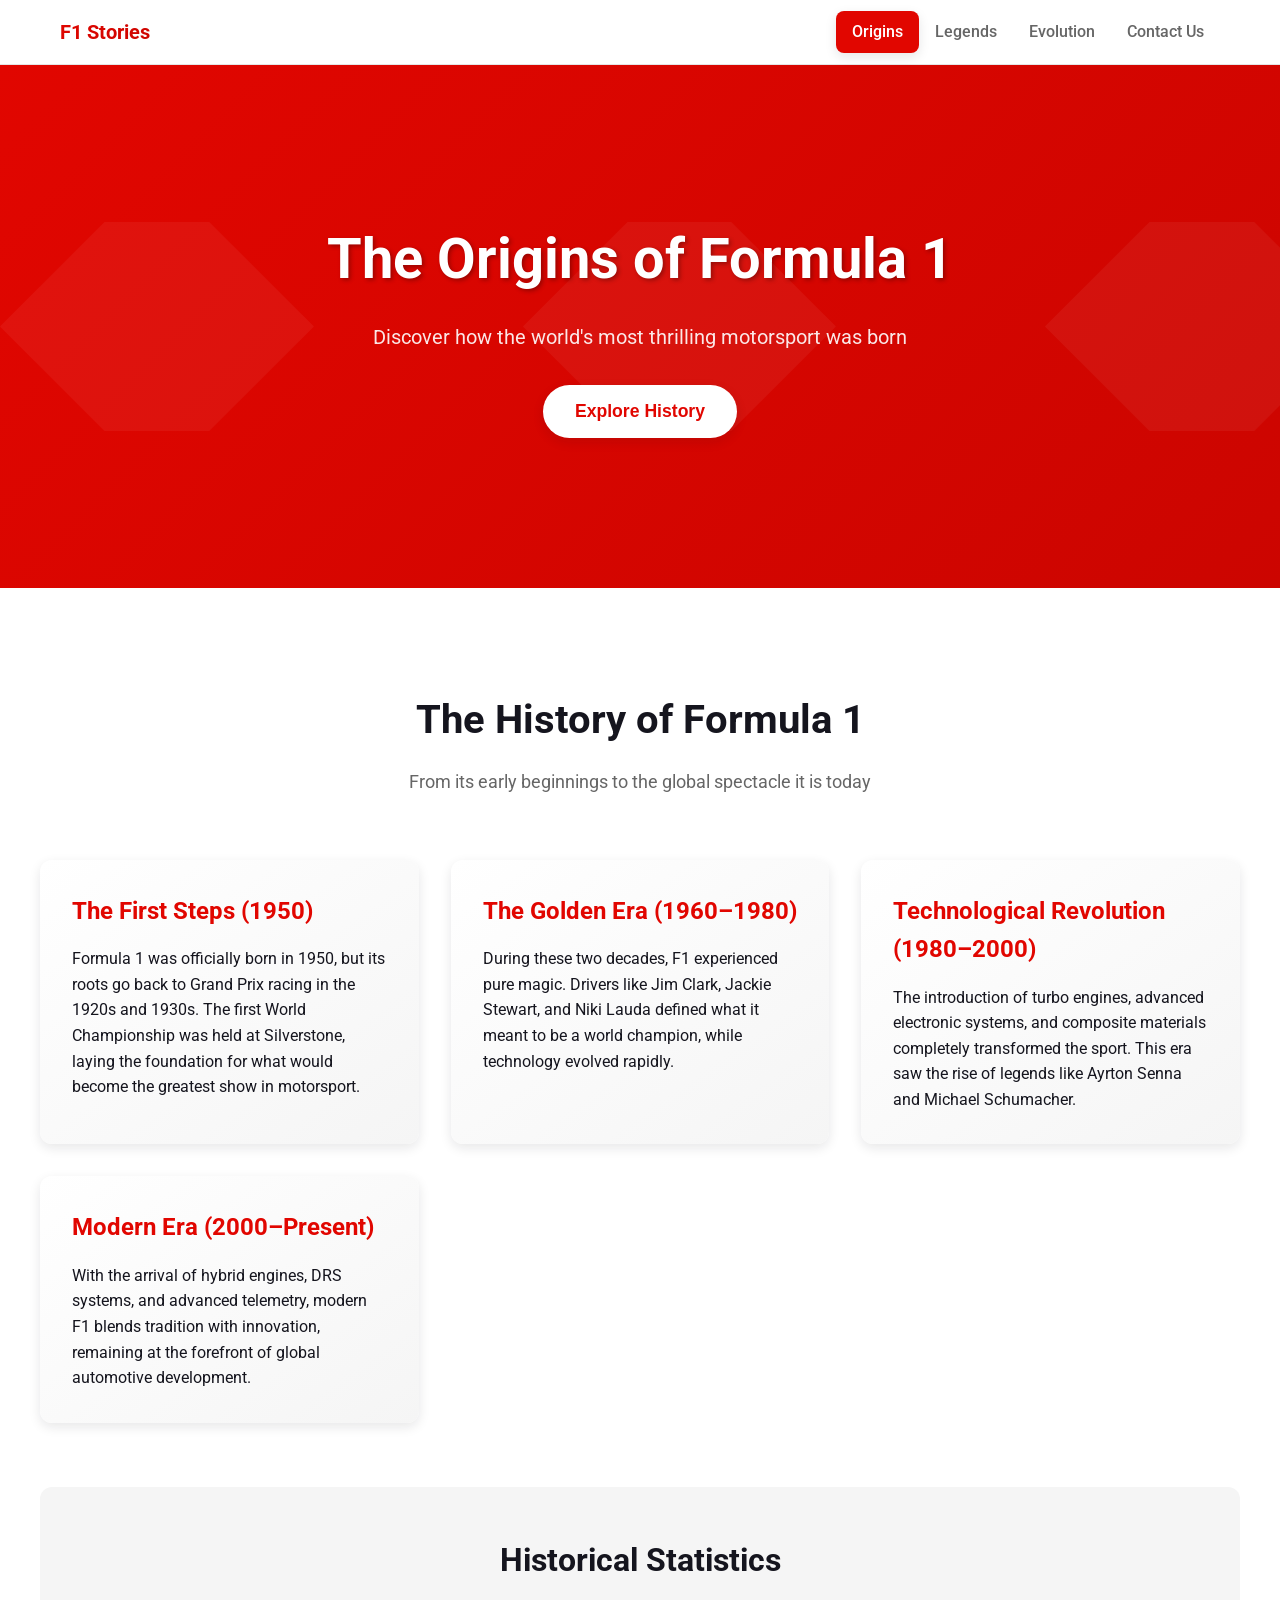
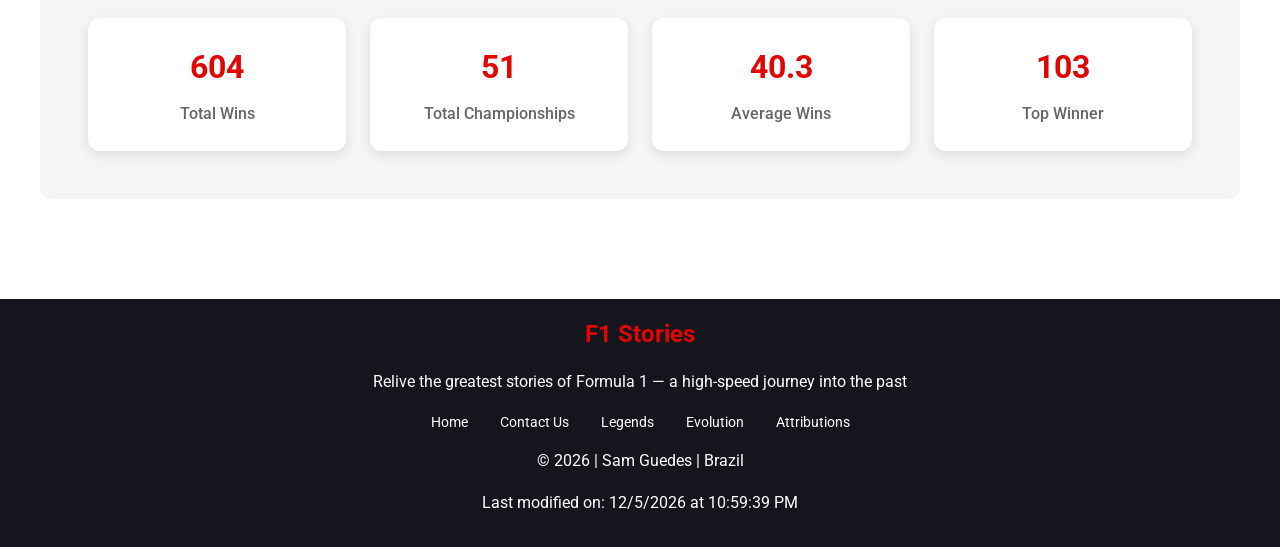
==== finalproject/index.html @ 8bb8cd74 "error fixed" ====
<!DOCTYPE html>
<html lang="en">
<head>
    <meta charset="UTF-8">
    <meta name="viewport" content="width=device-width, initial-scale=1.0">

    <title>F1 Stories - Origins of Formula 1</title>

    <meta name="description" content="Discover the history of Formula 1 from its origins and learn how the world’s premier motorsport category began.">
    <meta name="author" content="Sam Guedes">

    <link rel="icon" href="favicon-v2.ico">
    <link rel="stylesheet" href="styles/index.css">
    <link rel="stylesheet" href="styles/index-large.css">

    <link rel="preconnect" href="https://fonts.googleapis.com">
    <link rel="preconnect" href="https://fonts.gstatic.com" crossorigin>
    <link href="https://fonts.googleapis.com/css2?family=Roboto:ital@0;1&display=swap" rel="stylesheet">

    <script type="module" src="scripts/index.js"></script>
    <script src="scripts/utils.js" defer></script>
    <script src="scripts/navigation.js" defer></script>
    <script src="scripts/getdates.js" defer></script>

    <meta property="og:title" content="F1 Stories - Origens da Fórmula 1">
    <meta property="og:description" content="Discover the history of Formula 1 from its origins and learn how the world’s premier motorsport category began.">
    <meta property="og:image" content="https://el-doctordot.github.io/wdd231/finalproject/images/indexscreenshot.png">
    <meta property="og:url" content="https://el-doctordot.github.io/wdd231/finalproject/index.html">
</head>
<body>
    <header>
        <nav class="navbar">
            <div class="nav-container">
                <div class="nav-logo">
                    <span class="logo-text">F1 Stories</span>
                </div>
                <button class="hamburger" aria-label="Toggle navigation menu">
                    <span></span>
                    <span></span>
                    <span></span>
                </button>
                <div class="nav-links">
                    <a href="index.html" class="nav-link active">
                        <span>Origins</span>
                    </a>
                    <a href="legends.html" class="nav-link">
                        <span>Legends</span>
                    </a>
                    <a href="evolution.html" class="nav-link">
                        <span>Evolution</span>
                    </a>
                    <a href="contact.html" class="nav-link">
                        <span>Contact Us</span>
                    </a>
                </div>
            </div>
        </nav>
    </header>

    <main class="main-content">
        <section class="hero">
            <div class="hero-content">
                <h1 class="hero-title">The Origins of Formula 1</h1>
                <p class="hero-subtitle">
                    Discover how the world's most thrilling motorsport was born
                </p>
                <button class="hero-button" id="heroButton">Explore History</button>
            </div>
        </section>

        <section class="content-section">
            <div class="container">
                <div class="section-header">
                    <h2>The History of Formula 1</h2>
                    <p>From its early beginnings to the global spectacle it is today</p>
                </div>

                <div class="content-grid">
                    <div class="content-card">
                        <h3>The First Steps (1950)</h3>
                        <p>
                            Formula 1 was officially born in 1950, but its roots go back to Grand Prix racing in the 1920s and 1930s. 
                            The first World Championship was held at Silverstone, laying the foundation for what would become 
                            the greatest show in motorsport.
                        </p>
                    </div>

                    <div class="content-card">
                        <h3>The Golden Era (1960–1980)</h3>
                        <p>
                            During these two decades, F1 experienced pure magic. Drivers like Jim Clark, Jackie Stewart, 
                            and Niki Lauda defined what it meant to be a world champion, while technology evolved rapidly.
                        </p>
                    </div>

                    <div class="content-card">
                        <h3>Technological Revolution (1980–2000)</h3>
                        <p>
                            The introduction of turbo engines, advanced electronic systems, and composite materials 
                            completely transformed the sport. This era saw the rise of legends like Ayrton Senna and Michael Schumacher.
                        </p>
                    </div>

                    <div class="content-card">
                        <h3>Modern Era (2000–Present)</h3>
                        <p>
                            With the arrival of hybrid engines, DRS systems, and advanced telemetry, modern F1 blends 
                            tradition with innovation, remaining at the forefront of global automotive development.
                        </p>
                    </div>
                </div>

                <div class="stats-section">
                    <h3>Historical Statistics</h3>
                    <div class="stats-grid" id="statsGrid"></div>
                </div>
            </div>
        </section>
    </main>

    <div id="loadingModal" class="modal">
        <div class="modal-content">
            <h3>Loading F1 data...</h3>
            <div class="loading-spinner"></div>
        </div>
    </div>

    <div id="errorModal" class="modal">
        <div class="modal-content">
            <span class="modal-close" id="errorModalClose">&times;</span>
            <h3>Error loading data</h3>
            <p id="errorMessage"></p>
            <button class="retry-button" id="retryButton">Try Again</button>
        </div>
    </div>

    <footer class="footer">
        <div class="container">
            <div class="footer-content">
                <div class="footer-logo">F1 Stories</div>
                <p class="footer-description">
                    Relive the greatest stories of Formula 1 — a high-speed journey into the past
                </p>
                <nav class="footer-nav">
                    <a href="index.html">Home</a>
                    <a href="contact.html">Contact Us</a>
                    <a href="legends.html">Legends</a>
                    <a href="evolution.html">Evolution</a>
                    <a href="attributions.html">Attributions</a>
                </nav>

                <p>&copy; <span id="currentyear"></span> | Sam Guedes | Brazil</p>
                <p><span id="lastmodified"></span></p>
            </div>
        </div>
    </footer>
</body>
</html>
---- finalproject/styles/index.css ----
* {
    margin: 0;
    padding: 0;
    box-sizing: border-box;
}

:root {
    /* Cores F1 - Sistema de Design */
    --f1-red: #e10600;
    --f1-black: #15151e;
    --f1-white: #ffffff;
    --f1-silver: #c0c0c0;
    --f1-gold: #ffd700;
    --f1-gray-light: #f5f5f5;
    --f1-gray-medium: #666666;
    --f1-gray-dark: #333333;
    
    --gradient-hero: linear-gradient(135deg, var(--f1-red), #cc0500);
    --gradient-card: linear-gradient(145deg, var(--f1-white), var(--f1-gray-light));
    
    --shadow-card: 0 4px 12px rgba(21, 21, 30, 0.1);
    --shadow-hero: 0 20px 40px rgba(225, 6, 0, 0.3);
    --shadow-hover: 0 8px 25px rgba(21, 21, 30, 0.15);
    
    --transition-smooth: all 0.3s cubic-bezier(0.4, 0, 0.2, 1);
    --transition-bounce: all 0.4s cubic-bezier(0.68, -0.55, 0.265, 1.55);
}

body {
    font-family: 'Roboto', 'Arial', sans-serif;
    line-height: 1.6;
    color: var(--f1-black);
    background-color: var(--f1-white);
}

/* Navigation */
.navbar {
    position: sticky;
    top: 0;
    z-index: 40;
    width: 100%;
    border-bottom: 1px solid #e5e5e5;
    background: rgba(255, 255, 255, 0.95);
    backdrop-filter: blur(10px);
}

.nav-container {
    max-width: 1200px;
    margin: 0 auto;
    display: flex;
    align-items: center;
    justify-content: space-between;
    height: 64px;
    padding: 0 20px;
}

.nav-logo {
    display: flex;
    align-items: center;
    text-decoration: none;
}

.logo-text {
    font-size: 20px;
    font-weight: bold;
    background: var(--gradient-hero);
    -webkit-background-clip: text;
    -webkit-text-fill-color: transparent;
    background-clip: text;
}

.hamburger {
    display: flex;
    flex-direction: column;
    justify-content: space-around;
    width: 30px;
    height: 24px;
    background: transparent;
    border: none;
    cursor: pointer;
    padding: 0;
    z-index: 50;
}

.hamburger span {
    width: 100%;
    height: 3px;
    background: var(--f1-black);
    border-radius: 2px;
    transition: var(--transition-smooth);
}

.hamburger.active span:nth-child(1) {
    transform: rotate(45deg) translate(5px, 5px);
}

.hamburger.active span:nth-child(2) {
    opacity: 0;
}

.hamburger.active span:nth-child(3) {
    transform: rotate(-45deg) translate(7px, -7px);
}

.nav-links {
    display: none;
    position: absolute;
    top: 64px;
    left: 0;
    width: 100%;
    background: var(--f1-white);
    flex-direction: column;
    align-items: center;
    padding: 20px 0;
    box-shadow: 0 4px 8px rgba(0, 0, 0, 0.1);
}

.nav-links.active {
    display: flex;
}

.nav-link {
    display: flex;
    align-items: center;
    gap: 8px;
    padding: 12px;
    width: 100%;
    text-align: center;
    border-radius: 0;
    text-decoration: none;
    color: var(--f1-gray-medium);
    transition: var(--transition-smooth);
    font-weight: 500;
}

.nav-link:hover {
    background-color: var(--f1-gray-light);
    color: var(--f1-black);
}

.nav-link.active {
    background-color: var(--f1-red);
    color: var(--f1-white);
    box-shadow: var(--shadow-card);
}

/* Main Content */
.main-content {
    min-height: calc(100vh - 64px);
}

/* Hero Section */
.hero {
    background: var(--gradient-hero);
    color: var(--f1-white);
    padding: 120px 20px;
    text-align: center;
    position: relative;
    overflow: hidden;
}

.hero::before {
    content: '';
    position: absolute;
    top: 0;
    left: 0;
    right: 0;
    bottom: 0;
    background: url('data:image/svg+xml,<svg xmlns="http://www.w3.org/2000/svg" viewBox="0 0 100 100"><path d="M0 0h100v100H0z" fill="none"/><path d="M0 50l20-20h20l20 20-20 20H20z" fill="rgba(255,255,255,0.05)"/></svg>') repeat;
    animation: float 20s infinite linear;
}

@keyframes float {
    0% { transform: translateX(0); }
    100% { transform: translateX(-100px); }
}

.hero-content {
    position: relative;
    z-index: 2;
    max-width: 800px;
    margin: 0 auto;
}

.hero-title {
    font-size: 2.5rem;
    font-weight: bold;
    margin-bottom: 16px;
    text-shadow: 2px 2px 4px rgba(0, 0, 0, 0.3);
}

.hero-subtitle {
    font-size: 1.25rem;
    margin-bottom: 32px;
    opacity: 0.9;
}

.hero-button {
    background: var(--f1-white);
    color: var(--f1-red);
    border: none;
    padding: 16px 32px;
    font-size: 1.1rem;
    font-weight: bold;
    border-radius: 50px;
    cursor: pointer;
    transition: var(--transition-bounce);
    box-shadow: var(--shadow-card);
}

.hero-button:hover {
    transform: translateY(-2px);
    box-shadow: var(--shadow-hover);
}

/* Content Section */
.content-section {
    padding: 80px 20px;
}

.container {
    max-width: 1200px;
    margin: 0 auto;
}

.section-header {
    text-align: center;
    margin-bottom: 64px;
}

.section-header h2 {
    font-size: 2.5rem;
    margin-bottom: 16px;
    color: var(--f1-black);
}

.section-header p {
    font-size: 1.1rem;
    color: var(--f1-gray-medium);
    max-width: 600px;
    margin: 0 auto;
}

/* Grid Layouts */
.content-grid {
    display: grid;
    grid-template-columns: 1fr;
    gap: 24px;
    margin-bottom: 64px;
}

.stats-grid {
    display: grid;
    grid-template-columns: 1fr;
    gap: 24px;
}

/* Content Cards */
.content-card {
    background: var(--gradient-card);
    padding: 32px;
    border-radius: 12px;
    box-shadow: var(--shadow-card);
    transition: var(--transition-smooth);
}

.content-card:hover {
    transform: translateY(-4px);
    box-shadow: var(--shadow-hover);
}

.content-card h3 {
    font-size: 1.5rem;
    margin-bottom: 16px;
    color: var(--f1-red);
}

/* Stats Section */
.stats-section {
    background: var(--f1-gray-light);
    padding: 48px;
    border-radius: 12px;
    margin-top: 64px;
}

.stats-section h3 {
    text-align: center;
    font-size: 2rem;
    margin-bottom: 32px;
    color: var(--f1-black);
}

.stats-card {
    background: var(--f1-white);
    padding: 24px;
    border-radius: 12px;
    text-align: center;
    box-shadow: var(--shadow-card);
}

.stats-card h4 {
    font-size: 2rem;
    color: var(--f1-red);
    margin-bottom: 8px;
}

.stats-card p {
    color: var(--f1-gray-medium);
    font-weight: 500;
}

/* Modal */
.modal {
    display: none;
    position: fixed;
    z-index: 50;
    left: 0;
    top: 0;
    width: 100%;
    height: 100%;
    background-color: rgba(0, 0, 0, 0.6);
    backdrop-filter: blur(4px);
}

.modal.show {
    display: flex;
    align-items: center;
    justify-content: center;
    animation: fadeIn 0.3s ease;
}

@keyframes fadeIn {
    from { opacity: 0; }
    to { opacity: 1; }
}

.modal-content {
    background: var(--f1-white);
    padding: 32px;
    border-radius: 12px;
    box-shadow: var(--shadow-hero);
    position: relative;
    max-width: 500px;
    width: calc(100% - 40px);
    margin: 20px;
    max-height: 80vh;
    overflow-y: auto;
    animation: slideIn 0.3s ease;
}

.modal-large {
    max-width: 800px;
}

@keyframes slideIn {
    from { 
        opacity: 0; 
        transform: scale(0.9) translateY(-20px); 
    }
    to { 
        opacity: 1; 
        transform: scale(1) translateY(0); 
    }
}

.modal-close {
    position: absolute;
    right: 16px;
    top: 16px;
    font-size: 28px;
    font-weight: bold;
    cursor: pointer;
    color: var(--f1-gray-medium);
    transition: var(--transition-smooth);
}

.modal-close:hover {
    color: var(--f1-red);
}

.modal-header {
    display: flex;
    align-items: center;
    gap: 16px;
    margin-bottom: 24px;
    padding-bottom: 16px;
    border-bottom: 2px solid var(--f1-gray-light);
}

.modal-image {
    width: 80px;
    height: 80px;
    border-radius: 50%;
    background: var(--f1-gray-light);
    display: flex;
    align-items: center;
    justify-content: center;
    font-size: 2rem;
}

.modal-title {
    font-size: 1.8rem;
    color: var(--f1-black);
    margin-bottom: 4px;
}

.modal-subtitle {
    color: var(--f1-gray-medium);
}

.modal-stats {
    display: grid;
    grid-template-columns: repeat(auto-fit, minmax(100px, 1fr));
    gap: 16px;
    margin: 24px 0;
}

.retry-button {
    background: var(--f1-red);
    color: var(--f1-white);
    border: none;
    padding: 12px 24px;
    border-radius: 8px;
    cursor: pointer;
    margin-top: 16px;
    transition: var(--transition-smooth);
}

.retry-button:hover {
    background: #cc0500;
}

/* Loading Spinner */
.loading-spinner {
    width: 40px;
    height: 40px;
    border: 4px solid var(--f1-gray-light);
    border-top: 4px solid var(--f1-red);
    border-radius: 50%;
    animation: spin 1s linear infinite;
    margin: 20px auto;
}

@keyframes spin {
    0% { transform: rotate(0deg); }
    100% { transform: rotate(360deg); }
}

/* Footer */
.footer {
    background: var(--f1-black);
    padding: 1rem 0;
}

.footer-content {
    text-align: center;
}

.footer-logo {
    font-size: 1.5rem;
    font-weight: bold;
    color: var(--f1-red);
    margin-bottom: 1rem;
}

.footer-description {
    color: var(--f1-white);
    margin-bottom: 1rem;
}

.footer-nav {
    display: flex;
    justify-content: center;
    gap: 2rem;
}

.footer-nav a {
    color: var(--f1-white);
    text-decoration: none;
    font-size: 0.875rem;
    transition: color 0.3s ease;
}

.footer-nav a:hover {
    color: var(--f1-red);
}

.footer-content p {
    color: var(--f1-white);
    margin-bottom: 1rem;
    margin-top: 15px;
}

/* Utility Classes */
.text-center { text-align: center; }
.hidden { display: none; }
.visible { display: block; }
---- finalproject/styles/index-large.css ----
@media  screen and (min-width:720px) {
    /* Navigation */
.hamburger {
    display: none;
}

.nav-links {
    display: flex;
    position: static;
    width: auto;
    background: none;
    flex-direction: row;
    align-items: center;
    padding: 0;
    box-shadow: none;
}

.nav-link {
    width: auto;
    text-align: left;
    padding: 8px 16px;
    border-radius: 8px;
}

/* Hero Section */
.hero {
    padding: 150px 40px;
}

.hero-title {
    font-size: 3.5rem;
}

/* Content Section */
.content-section {
    padding: 100px 40px;
}

/* Grid Layouts */
.content-grid {
    grid-template-columns: repeat(auto-fit, minmax(300px, 1fr));
    gap: 32px;
}

.stats-grid {
    grid-template-columns: repeat(auto-fit, minmax(200px, 1fr));
}

/* Modal */
.modal-content {
    max-width: 500px;
    width: 90%;
    margin: 0;
}
}
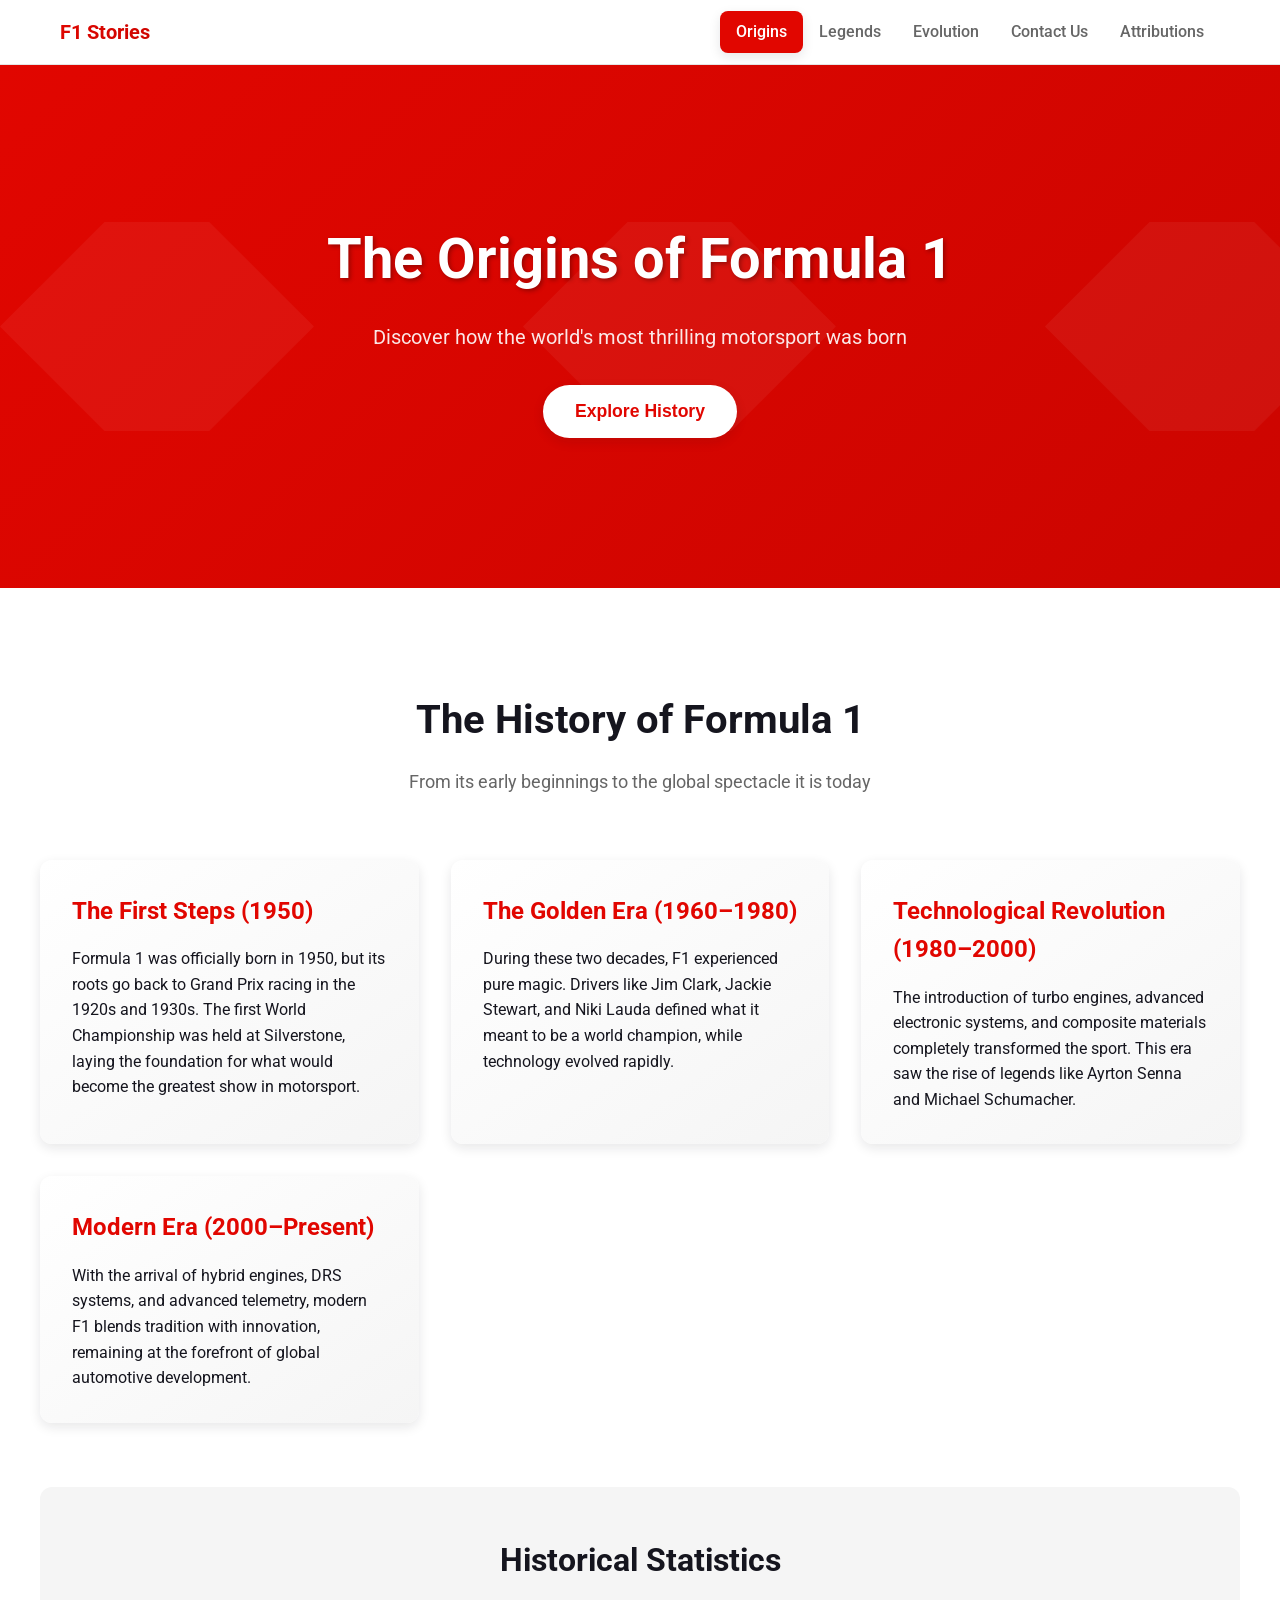
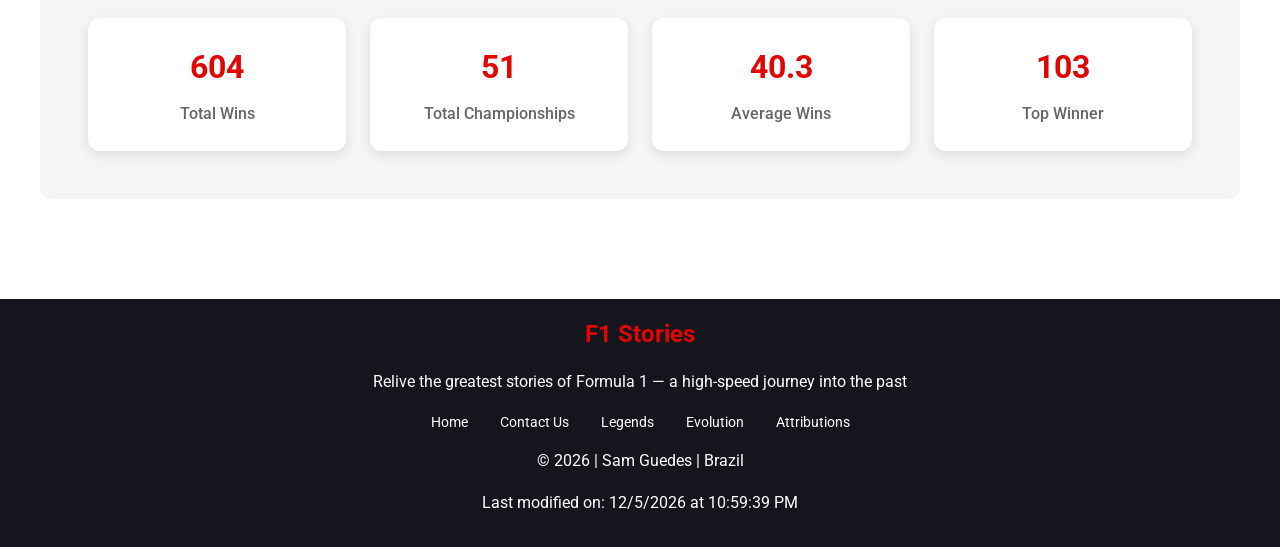
==== commit 9e5bb354: "error fixed" ====
--- a/finalproject/index.html
+++ b/finalproject/index.html
@@ -51,6 +51,9 @@
                     </a>
                     <a href="contact.html" class="nav-link">
                         <span>Contact Us</span>
+                    </a>
+                    <a href="attributions.html" class="nav-link">
+                        <span>Attributions</span>
                     </a>
                 </div>
             </div>
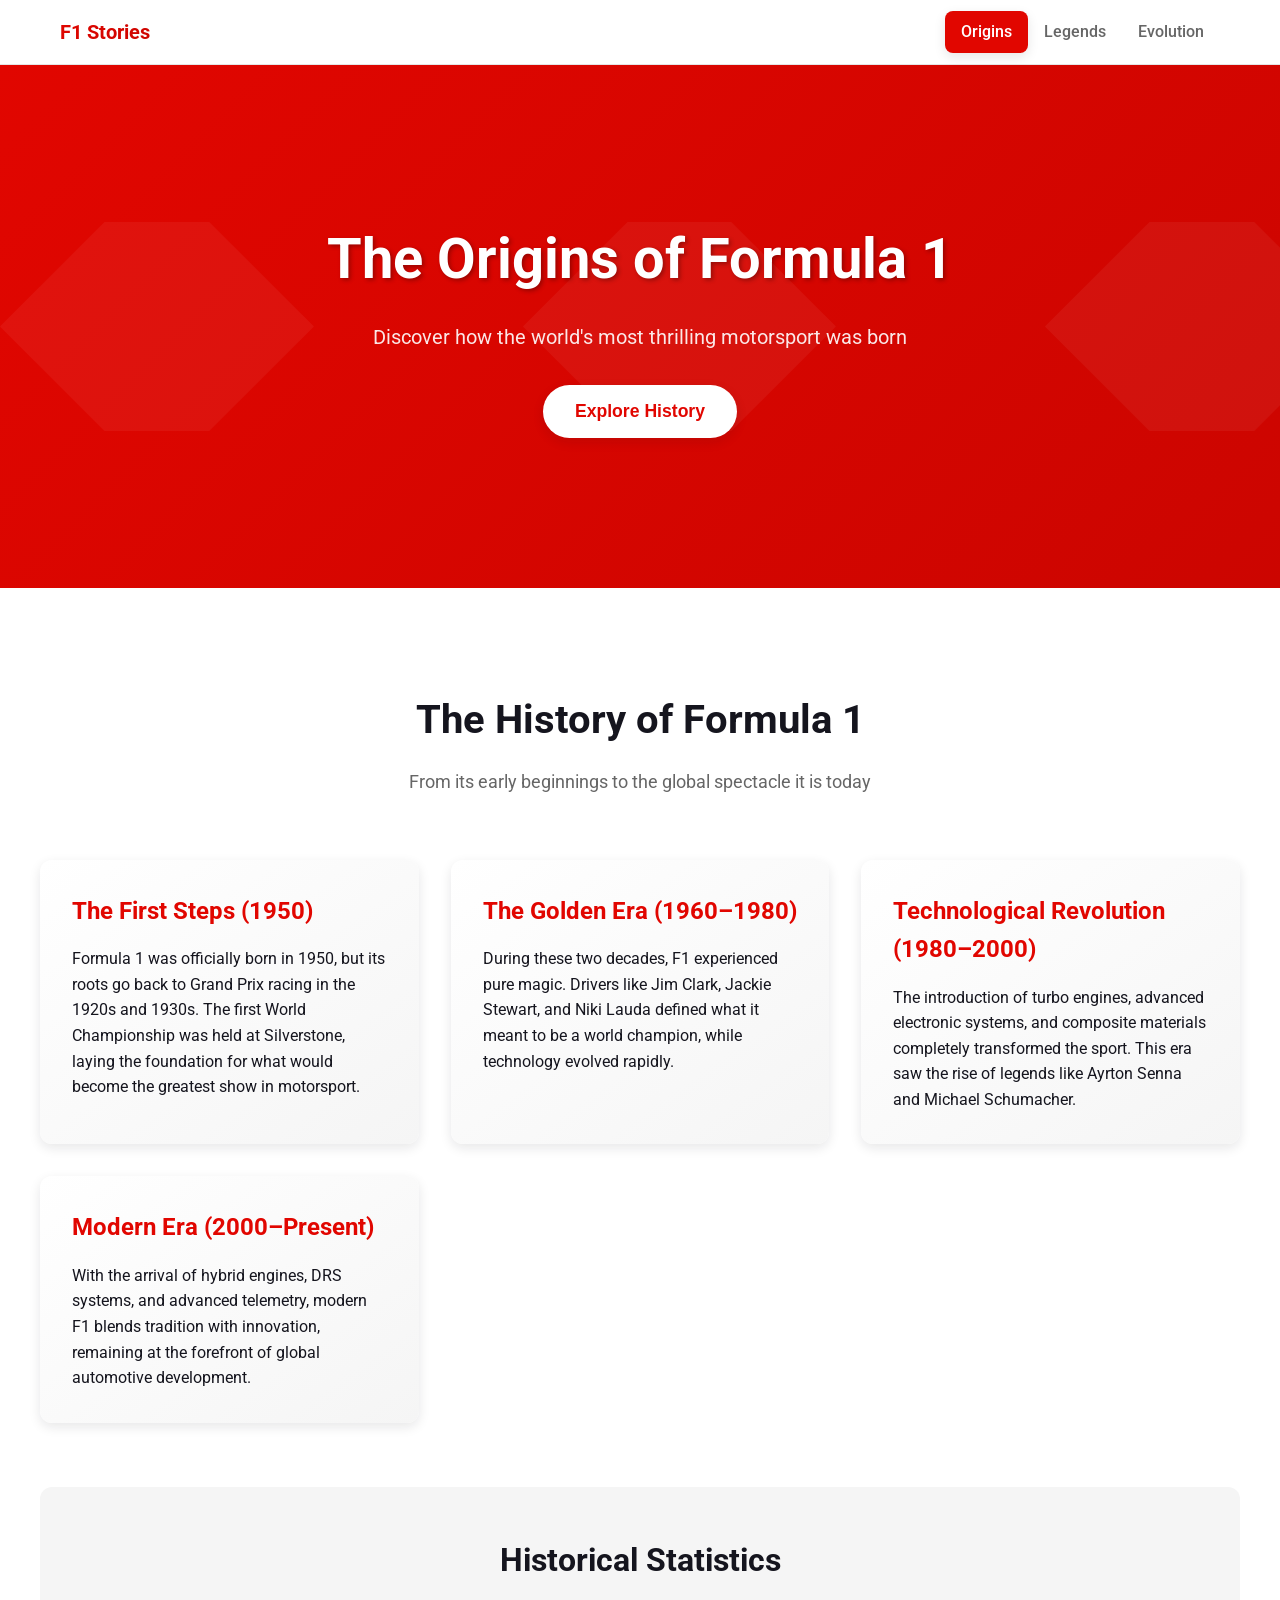
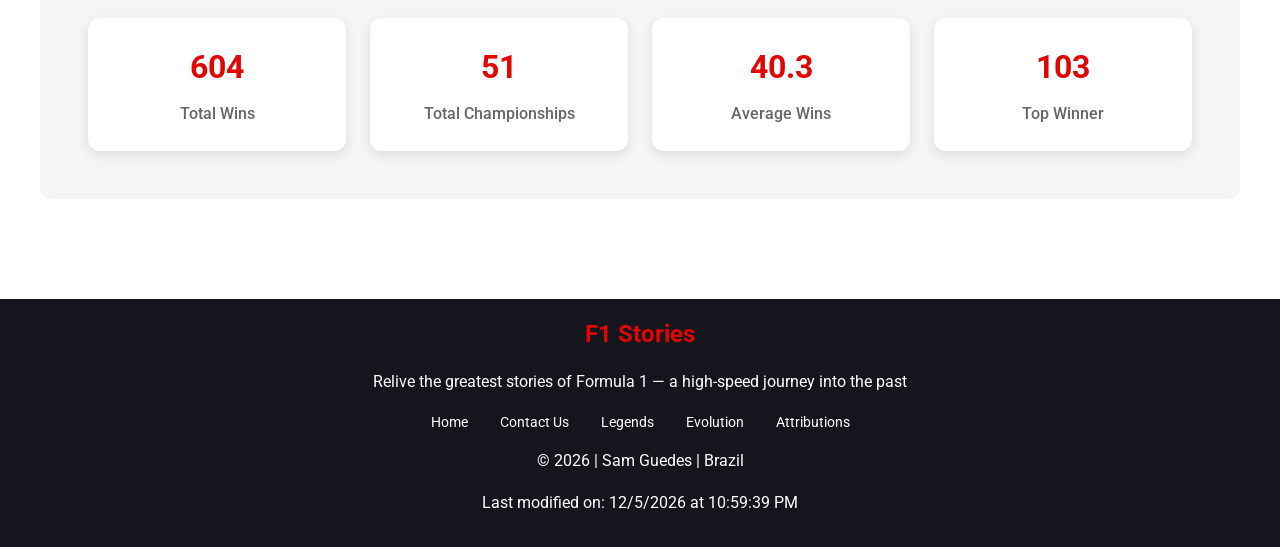
==== commit 1b57bbe7: "error fixed" ====
--- a/finalproject/index.html
+++ b/finalproject/index.html
@@ -48,12 +48,6 @@
                     </a>
                     <a href="evolution.html" class="nav-link">
                         <span>Evolution</span>
-                    </a>
-                    <a href="contact.html" class="nav-link">
-                        <span>Contact Us</span>
-                    </a>
-                    <a href="attributions.html" class="nav-link">
-                        <span>Attributions</span>
                     </a>
                 </div>
             </div>
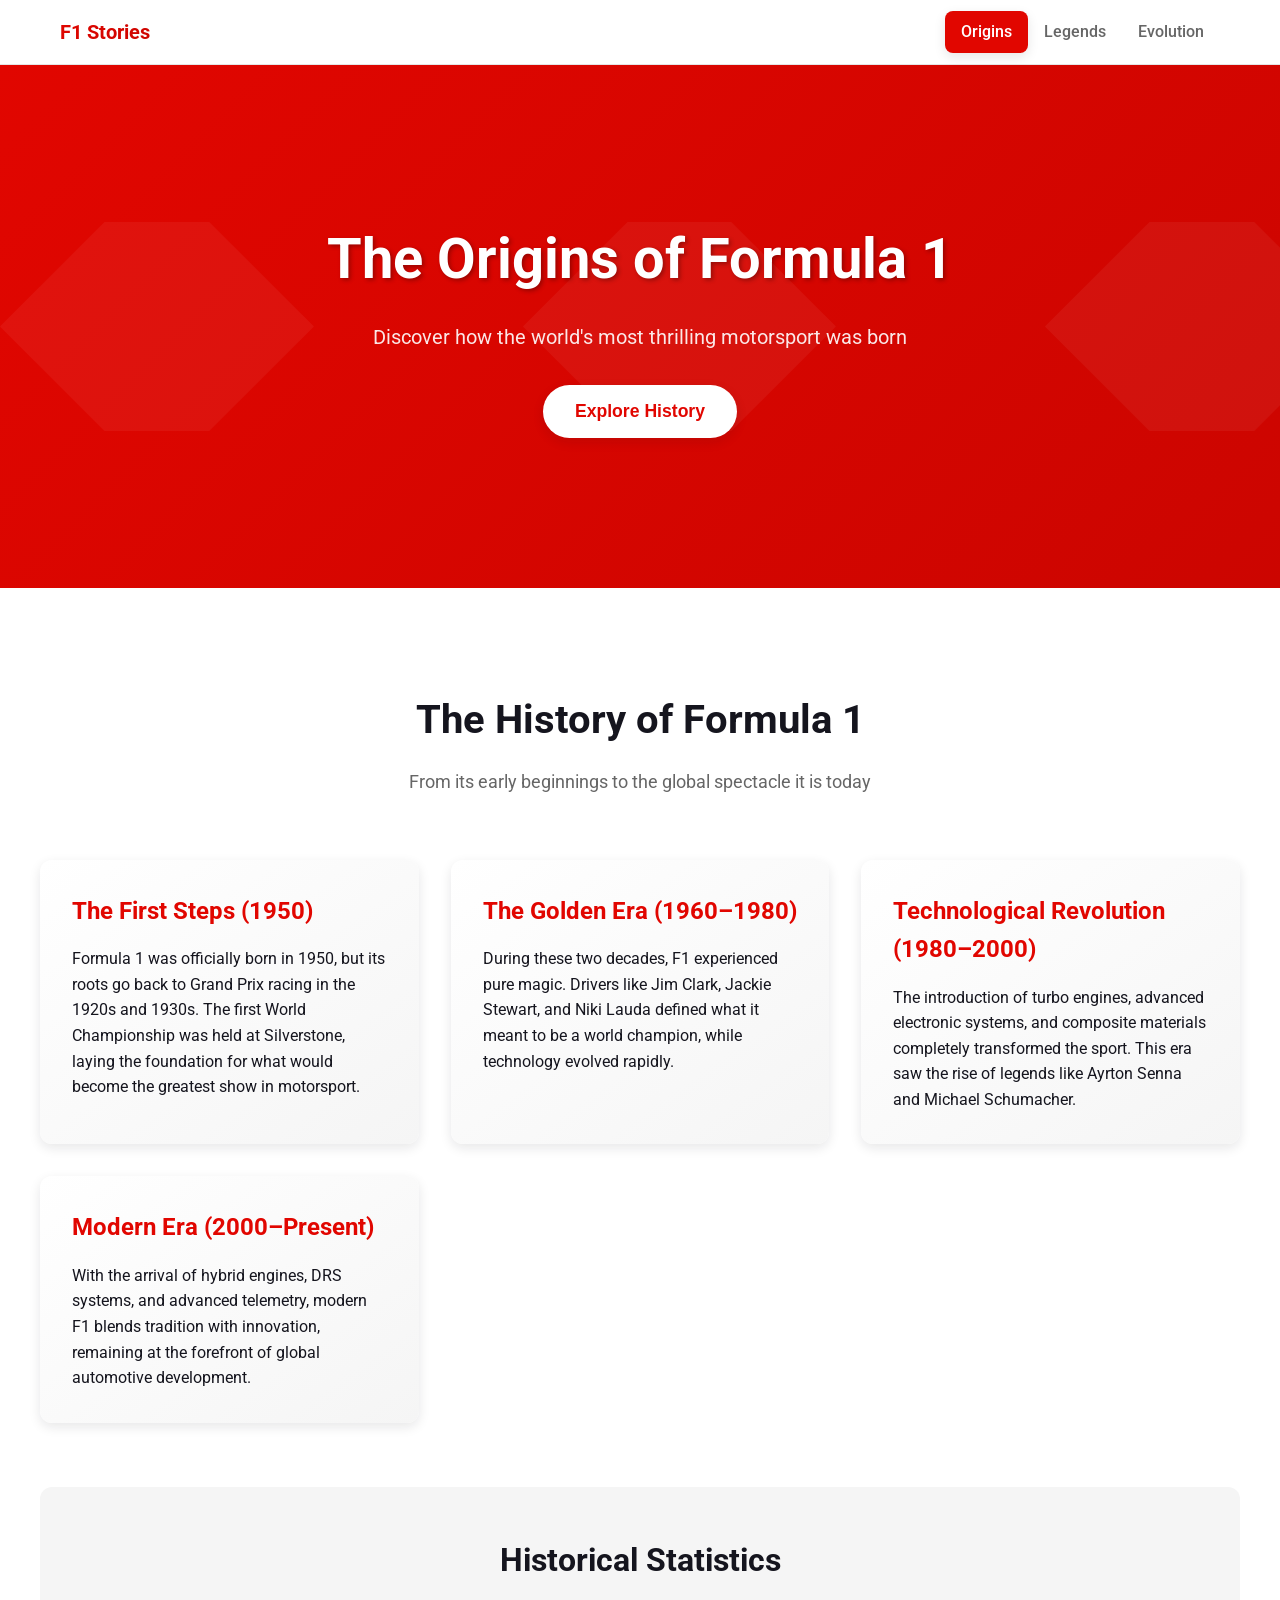
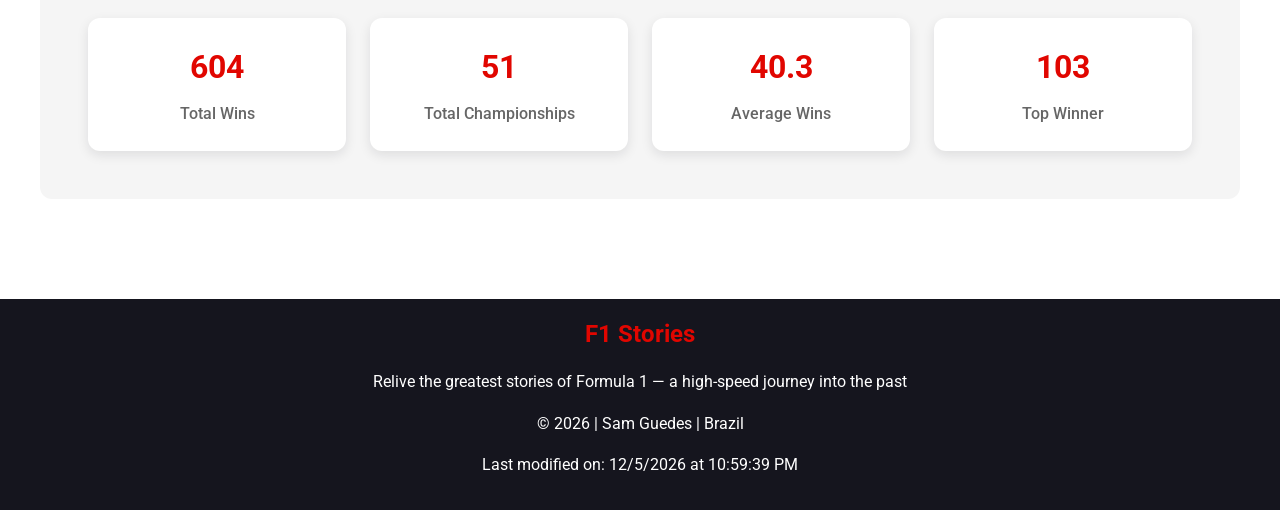
==== commit 441a59eb: "error fixed" ====
--- a/finalproject/index.html
+++ b/finalproject/index.html
@@ -138,13 +138,6 @@
                 <p class="footer-description">
                     Relive the greatest stories of Formula 1 — a high-speed journey into the past
                 </p>
-                <nav class="footer-nav">
-                    <a href="index.html">Home</a>
-                    <a href="contact.html">Contact Us</a>
-                    <a href="legends.html">Legends</a>
-                    <a href="evolution.html">Evolution</a>
-                    <a href="attributions.html">Attributions</a>
-                </nav>
 
                 <p>&copy; <span id="currentyear"></span> | Sam Guedes | Brazil</p>
                 <p><span id="lastmodified"></span></p>
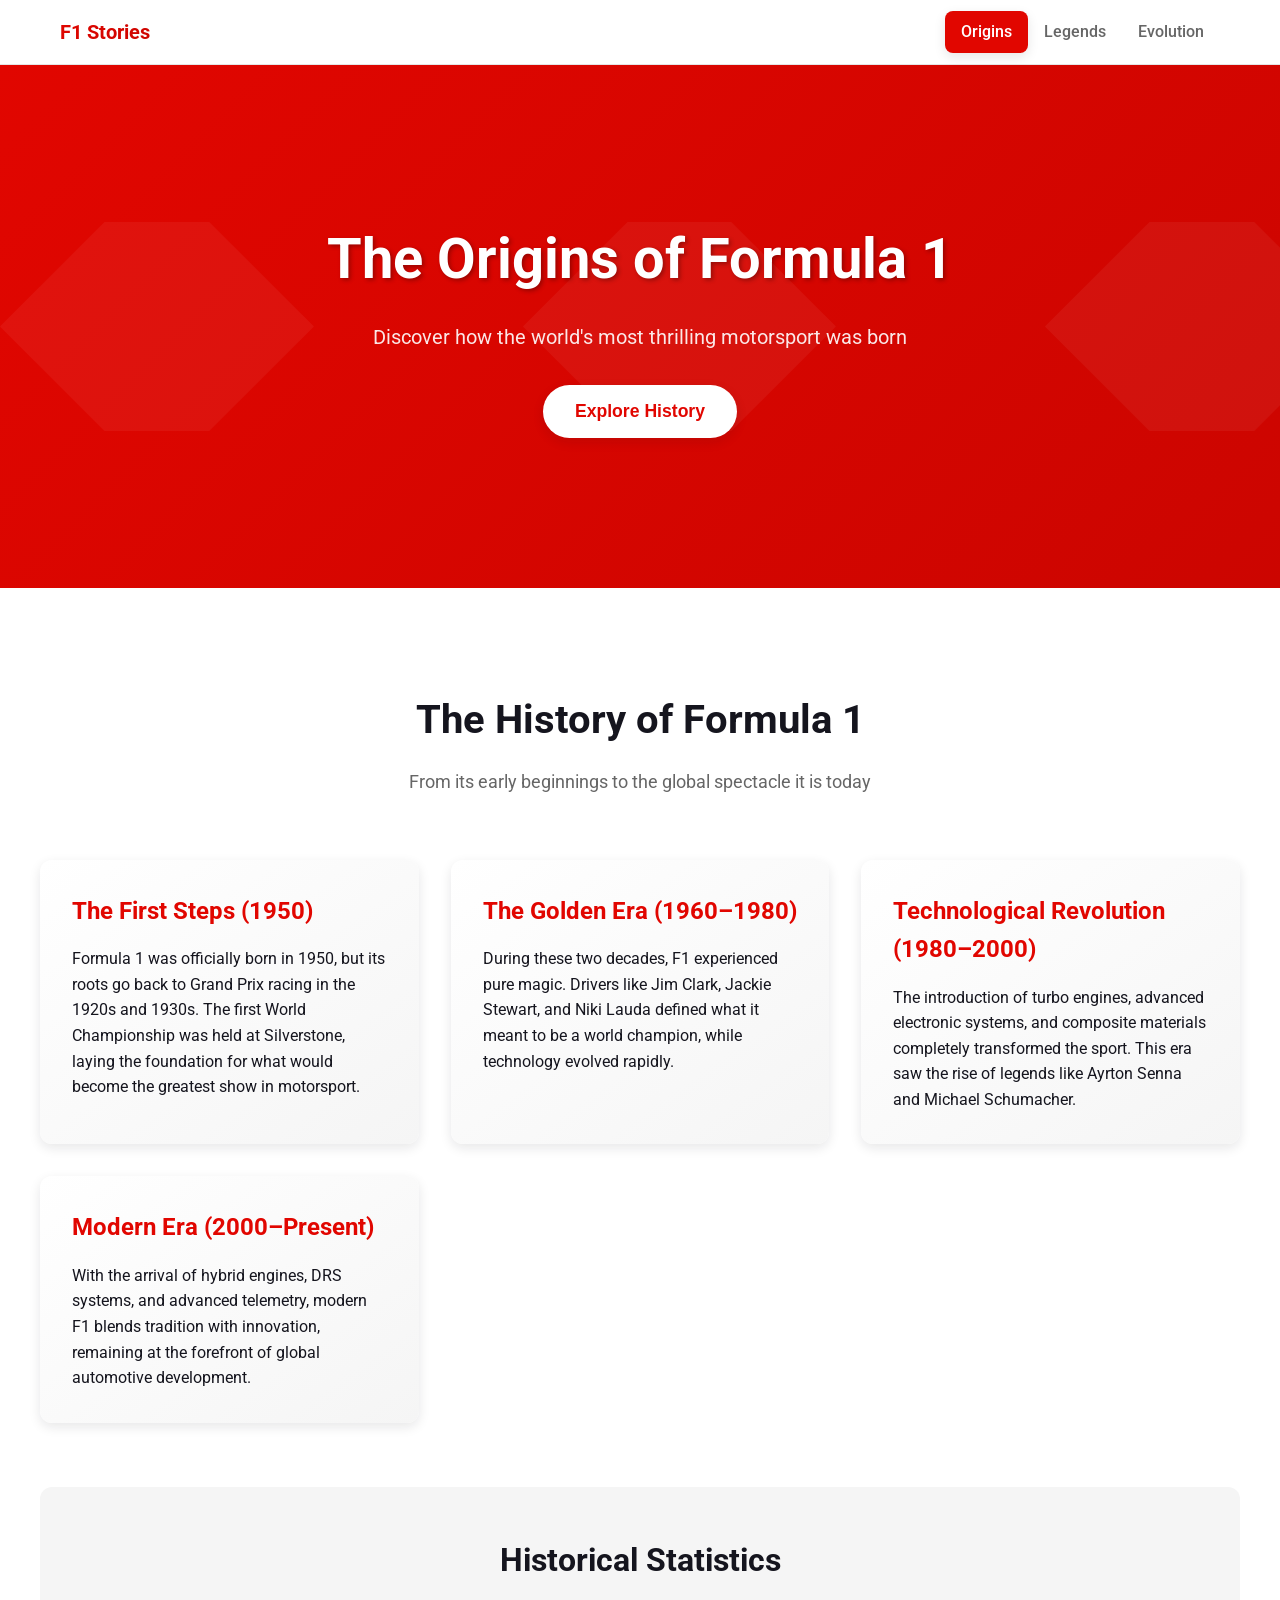
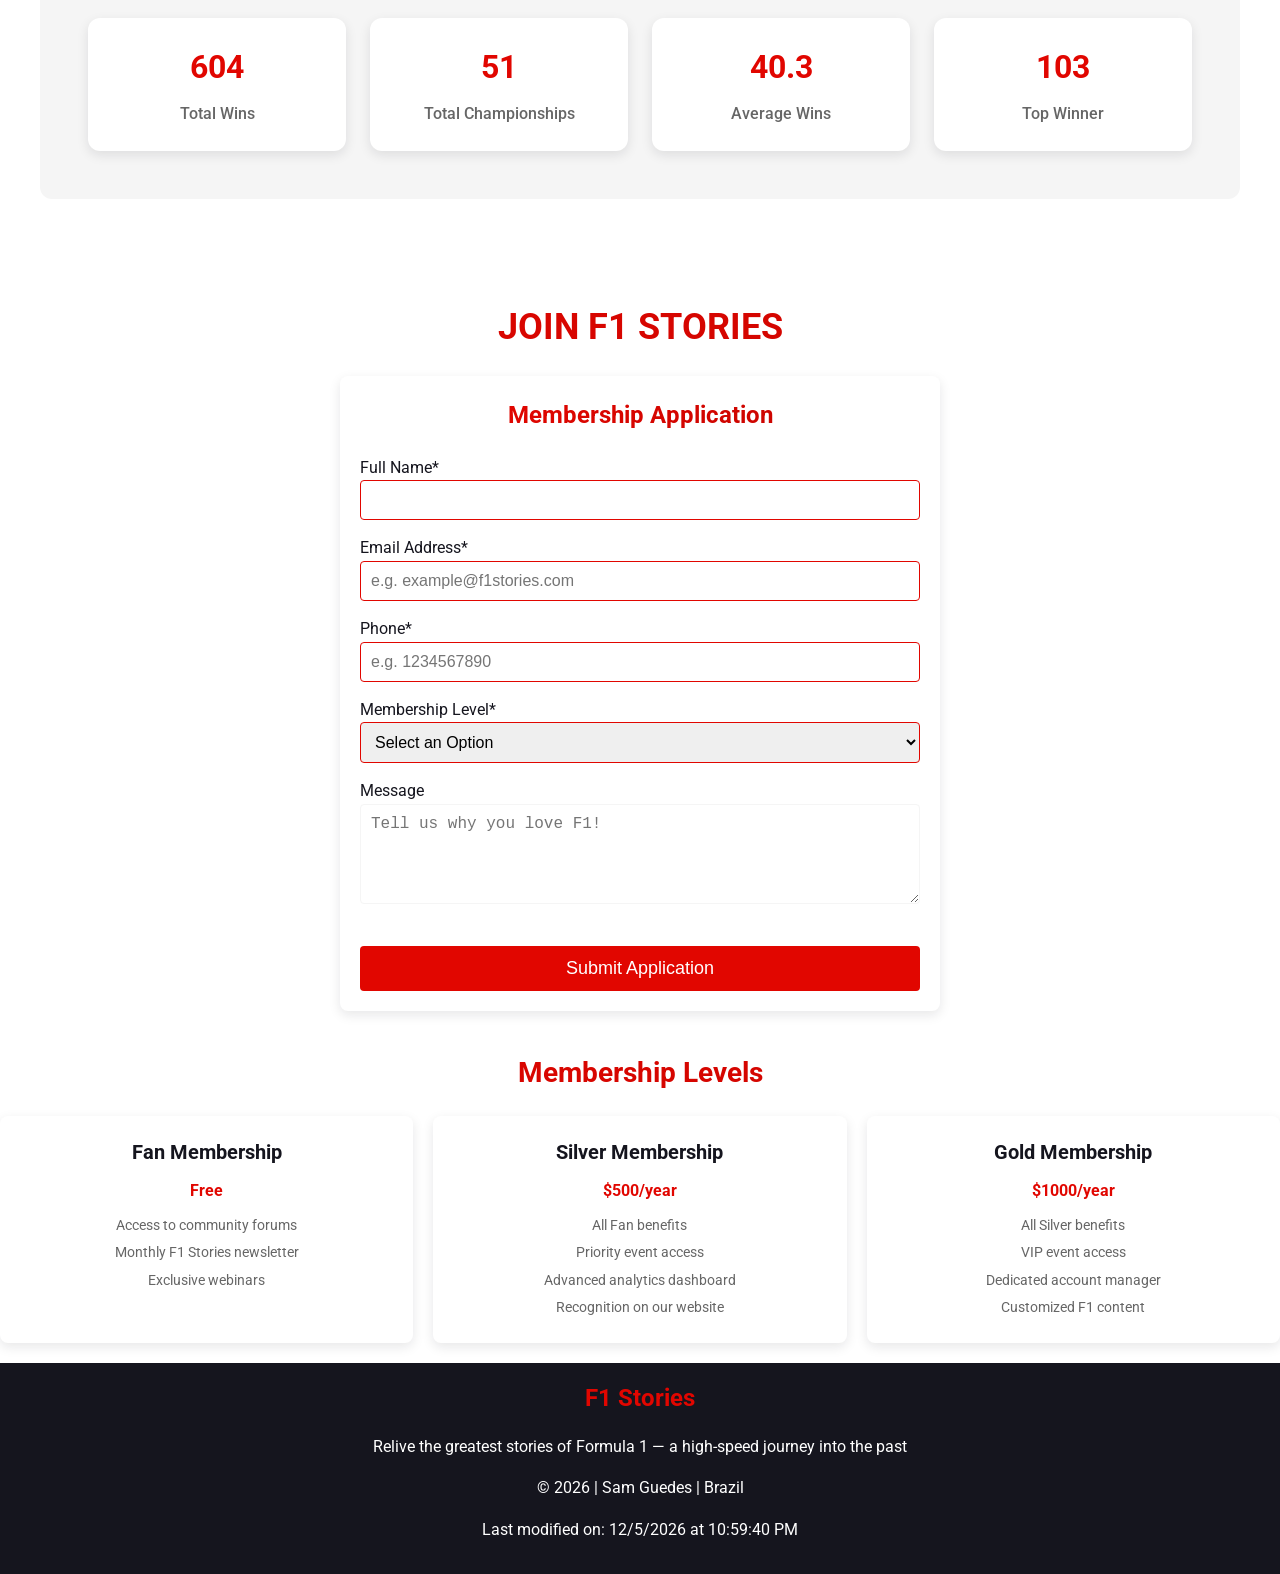
==== commit 3637240f: "error fixed" ====
--- a/finalproject/index.html
+++ b/finalproject/index.html
@@ -131,6 +131,85 @@
         </div>
     </div>
 
+    <div class="text">
+        <h3>Join F1 Stories</h3>
+    </div>
+
+    <form id="membershipForm" method="get" action="thankyou.html">
+            <fieldset>
+                <legend>Membership Application</legend>
+
+                <label>
+                    Full Name*
+                    <input type="text" name="fullname" title="Enter your full name" autocomplete="name" pattern="[A-Za-z\s]{2,}" required>
+                </label>
+
+                <label>
+                    Email Address*
+                    <input type="email" name="email" title="Enter your email address" autocomplete="email" placeholder="e.g. example@f1stories.com" required>
+                </label>
+
+                <label>
+                    Phone*
+                    <input type="tel" name="phone" title="Enter your phone number" autocomplete="tel" pattern="[0-9]{10,15}" placeholder="e.g. 1234567890" required>
+                </label>
+
+                <label>
+                    Membership Level*
+                    <select name="membershipLevel" title="Choose your membership level" required>
+                        <option value="" disabled selected>Select an Option</option>
+                        <option value="fan">Fan Membership (Free)</option>
+                        <option value="silver">Silver Membership ($500/year)</option>
+                        <option value="gold">Gold Membership ($1000/year)</option>
+                    </select>
+                </label>
+
+                <label>
+                    Message
+                    <textarea name="message" title="Enter any additional comments or questions" placeholder="Tell us why you love F1!"></textarea>
+                </label>
+
+                <input type="hidden" id="formTimestamp" name="formTimestamp" value="">
+            </fieldset>
+
+            <input type="submit" value="Submit Application" class="submit-button">
+        </form>
+
+        <section class="membership-levels">
+            <h2>Membership Levels</h2>
+            <div class="level-grid">
+                <div class="level-card">
+                    <h3>Fan Membership</h3>
+                    <p>Free</p>
+                    <ul>
+                        <li>Access to community forums</li>
+                        <li>Monthly F1 Stories newsletter</li>
+                        <li>Exclusive webinars</li>
+                    </ul>
+                </div>
+                <div class="level-card">
+                    <h3>Silver Membership</h3>
+                    <p>$500/year</p>
+                    <ul>
+                        <li>All Fan benefits</li>
+                        <li>Priority event access</li>
+                        <li>Advanced analytics dashboard</li>
+                        <li>Recognition on our website</li>
+                    </ul>
+                </div>
+                <div class="level-card">
+                    <h3>Gold Membership</h3>
+                    <p>$1000/year</p>
+                    <ul>
+                        <li>All Silver benefits</li>
+                        <li>VIP event access</li>
+                        <li>Dedicated account manager</li>
+                        <li>Customized F1 content</li>
+                    </ul>
+                </div>
+            </div>
+        </section>
+
     <footer class="footer">
         <div class="container">
             <div class="footer-content">
--- a/finalproject/styles/index.css
+++ b/finalproject/styles/index.css
@@ -446,10 +446,231 @@
     100% { transform: rotate(360deg); }
 }
 
+.text h3{
+    font-size: 36px;
+    text-align: center;
+    margin-bottom: 20px;
+    text-transform: uppercase;
+    background: var(--gradient-hero);
+    -webkit-background-clip: text;
+    -webkit-text-fill-color: transparent;
+    background-clip: text;
+}
+
+form {
+    background: var(--f1-white);
+    padding: 20px;
+    border-radius: 8px;
+    box-shadow: var(--shadow-card);
+    max-width: 600px;
+    margin: 0 auto;
+    display: flex;
+    flex-direction: column;
+}
+
+fieldset {
+    border: none;
+    padding: 0;
+}
+
+legend {
+    font-size: 24px;
+    font-weight: bold;
+    margin-bottom: 20px;
+    text-align: center;
+    background: var(--gradient-hero);
+    -webkit-background-clip: text;
+    -webkit-text-fill-color: transparent;
+    background-clip: text;
+}
+
+label {
+    display: block;
+    margin-bottom: 15px;
+}
+
+label span {
+    display: block;
+    font-size: 16px;
+    color: var(--f1-gray-medium);
+    margin-bottom: 5px;
+    font-weight: 500;
+}
+
+input[type="text"],
+input[type="email"],
+input[type="tel"],
+select,
+textarea {
+    width: 100%;
+    padding: 10px;
+    border: 1px solid var(--f1-gray-light);
+    border-radius: 4px;
+    font-size: 16px;
+    box-sizing: border-box;
+    transition: var(--transition-smooth);
+}
+
+input[type="text"]:focus,
+input[type="email"]:focus,
+input[type="tel"]:focus,
+select:focus,
+textarea:focus {
+    border-color: var(--f1-red);
+    outline: none;
+    box-shadow: 0 0 5px rgba(225, 6, 0, 0.3);
+}
+
+textarea {
+    height: 100px;
+    resize: vertical;
+}
+
+input:invalid,
+select:invalid,
+textarea:invalid {
+    border-color: var(--f1-red);
+}
+
+.submit-button {
+    display: block;
+    width: 100%;
+    padding: 12px;
+    background: var(--f1-red);
+    color: var(--f1-white);
+    border: none;
+    border-radius: 4px;
+    font-size: 18px;
+    cursor: pointer;
+    margin-top: 20px;
+    transition: var(--transition-smooth);
+}
+
+.submit-button:hover {
+    background: #cc0500;
+    box-shadow: var(--shadow-hover);
+}
+
+.membership-levels {
+    margin-top: 40px;
+}
+
+.membership-levels h2 {
+    font-size: 28px;
+    text-align: center;
+    margin-bottom: 20px;
+    background: var(--gradient-hero);
+    -webkit-background-clip: text;
+    -webkit-text-fill-color: transparent;
+    background-clip: text;
+}
+
+.level-grid {
+    display: grid;
+    grid-template-columns: repeat(auto-fit, minmax(250px, 1fr));
+    gap: 20px;
+}
+
+.level-card {
+    background: var(--f1-white);
+    padding: 20px;
+    border-radius: 8px;
+    box-shadow: var(--shadow-card);
+    text-align: center;
+    opacity: 0;
+    transform: translateY(30px);
+    animation: slideUp 0.8s ease-out forwards;
+}
+
+.level-card:nth-child(2) {
+    animation-delay: 0.2s;
+}
+
+.level-card:nth-child(3) {
+    animation-delay: 0.4s;
+}
+
+.level-card h3 {
+    font-size: 20px;
+    color: var(--f1-black);
+    margin-bottom: 10px;
+}
+
+.level-card p {
+    font-size: 16px;
+    color: var(--f1-red);
+    font-weight: bold;
+    margin-bottom: 10px;
+}
+
+.level-card ul {
+    list-style: none;
+    padding: 0;
+}
+
+.level-card li {
+    font-size: 14px;
+    color: var(--f1-gray-medium);
+    margin-bottom: 5px;
+}
+
+.submission-details {
+    max-width: 600px;
+    margin: 0 auto;
+    background: var(--f1-white);
+    padding: 20px;
+    border-radius: 8px;
+    box-shadow: var(--shadow-card);
+}
+
+.submission-details h2 {
+    font-size: 24px;
+    margin-bottom: 20px;
+    text-align: center;
+    background: var(--gradient-hero);
+    -webkit-background-clip: text;
+    -webkit-text-fill-color: transparent;
+    background-clip: text;
+}
+
+.submission-details p {
+    font-size: 16px;
+    color: var(--f1-gray-medium);
+    margin-bottom: 10px;
+}
+
+.submission-details p strong {
+    color: var(--f1-black);
+}
+
+.back-button {
+    display: inline-block;
+    padding: 10px 20px;
+    background: var(--f1-red);
+    color: var(--f1-white);
+    text-decoration: none;
+    border-radius: 4px;
+    margin-top: 20px;
+    transition: var(--transition-smooth);
+}
+
+.back-button:hover {
+    background: #cc0500;
+    box-shadow: var(--shadow-hover);
+}
+
+@keyframes slideUp {
+    to {
+        opacity: 1;
+        transform: translateY(0);
+    }
+}
+
 /* Footer */
 .footer {
     background: var(--f1-black);
     padding: 1rem 0;
+    margin-top: 20px;
 }
 
 .footer-content {
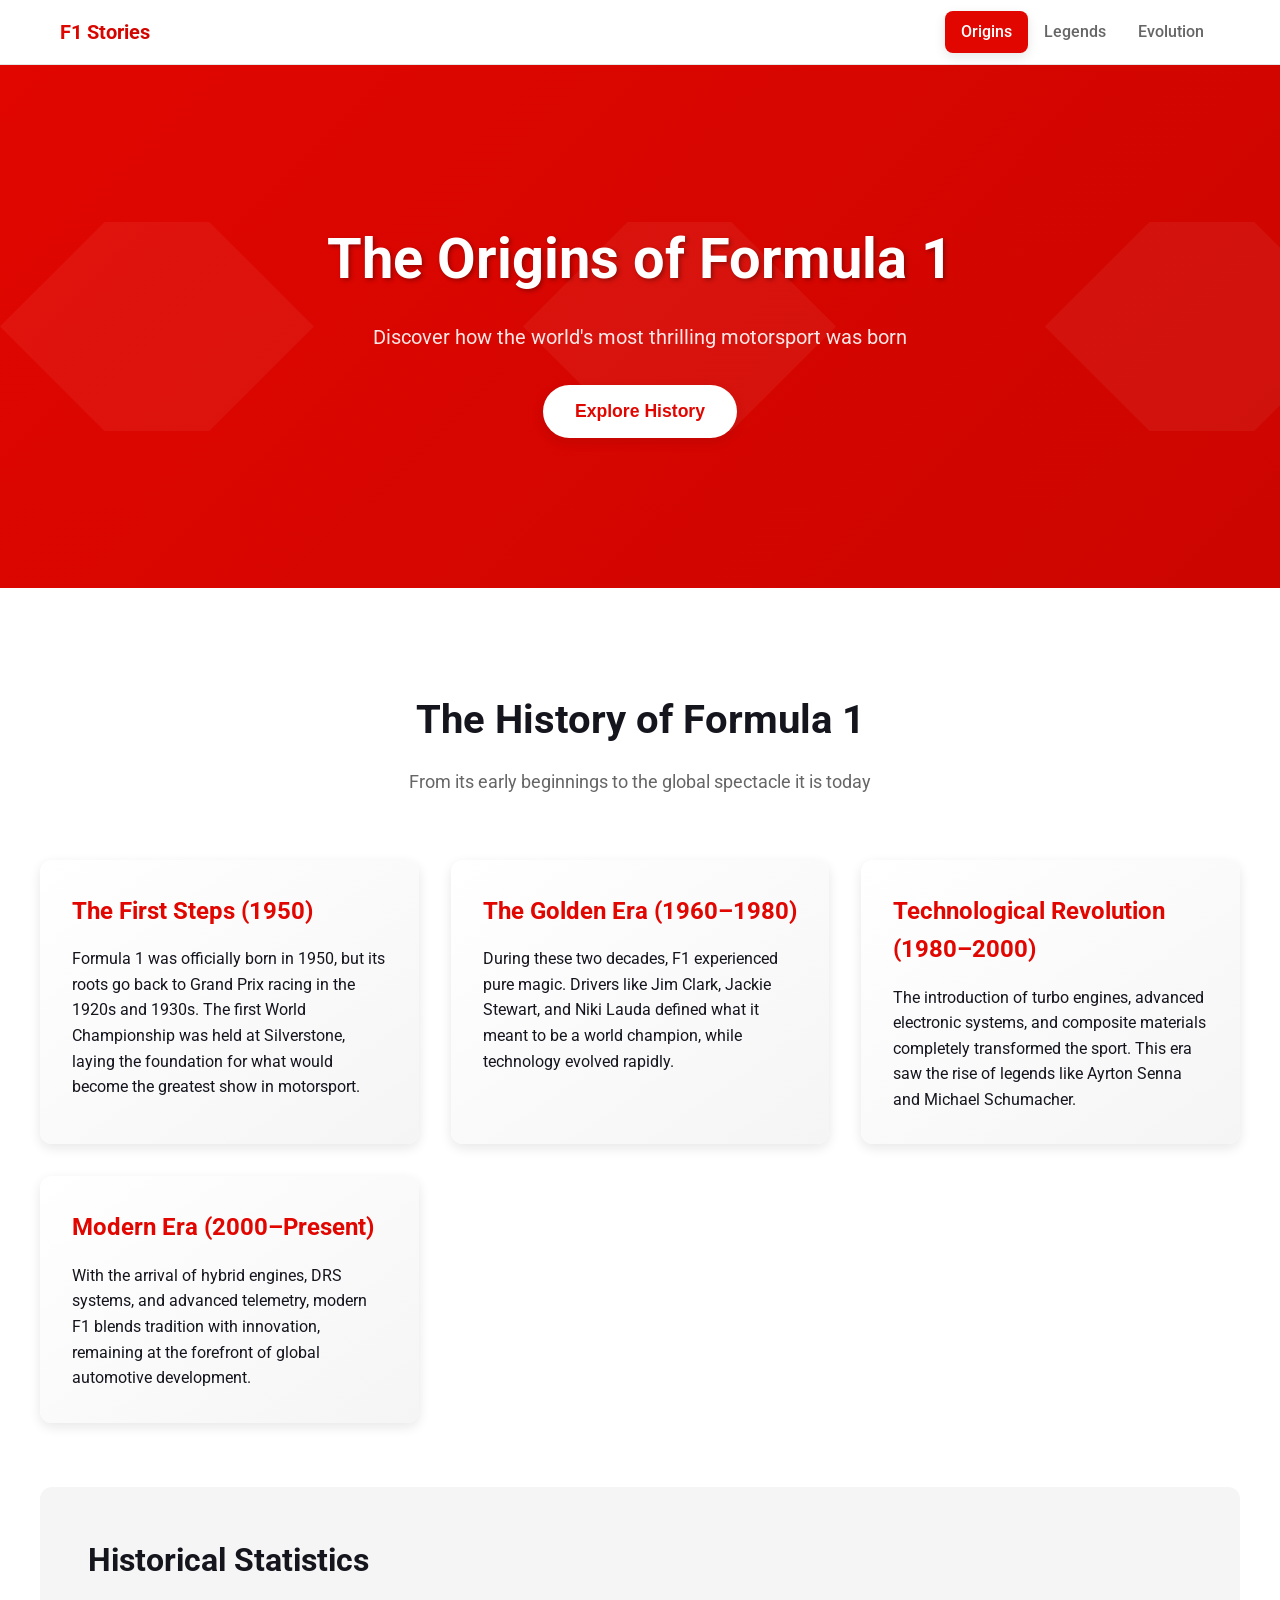
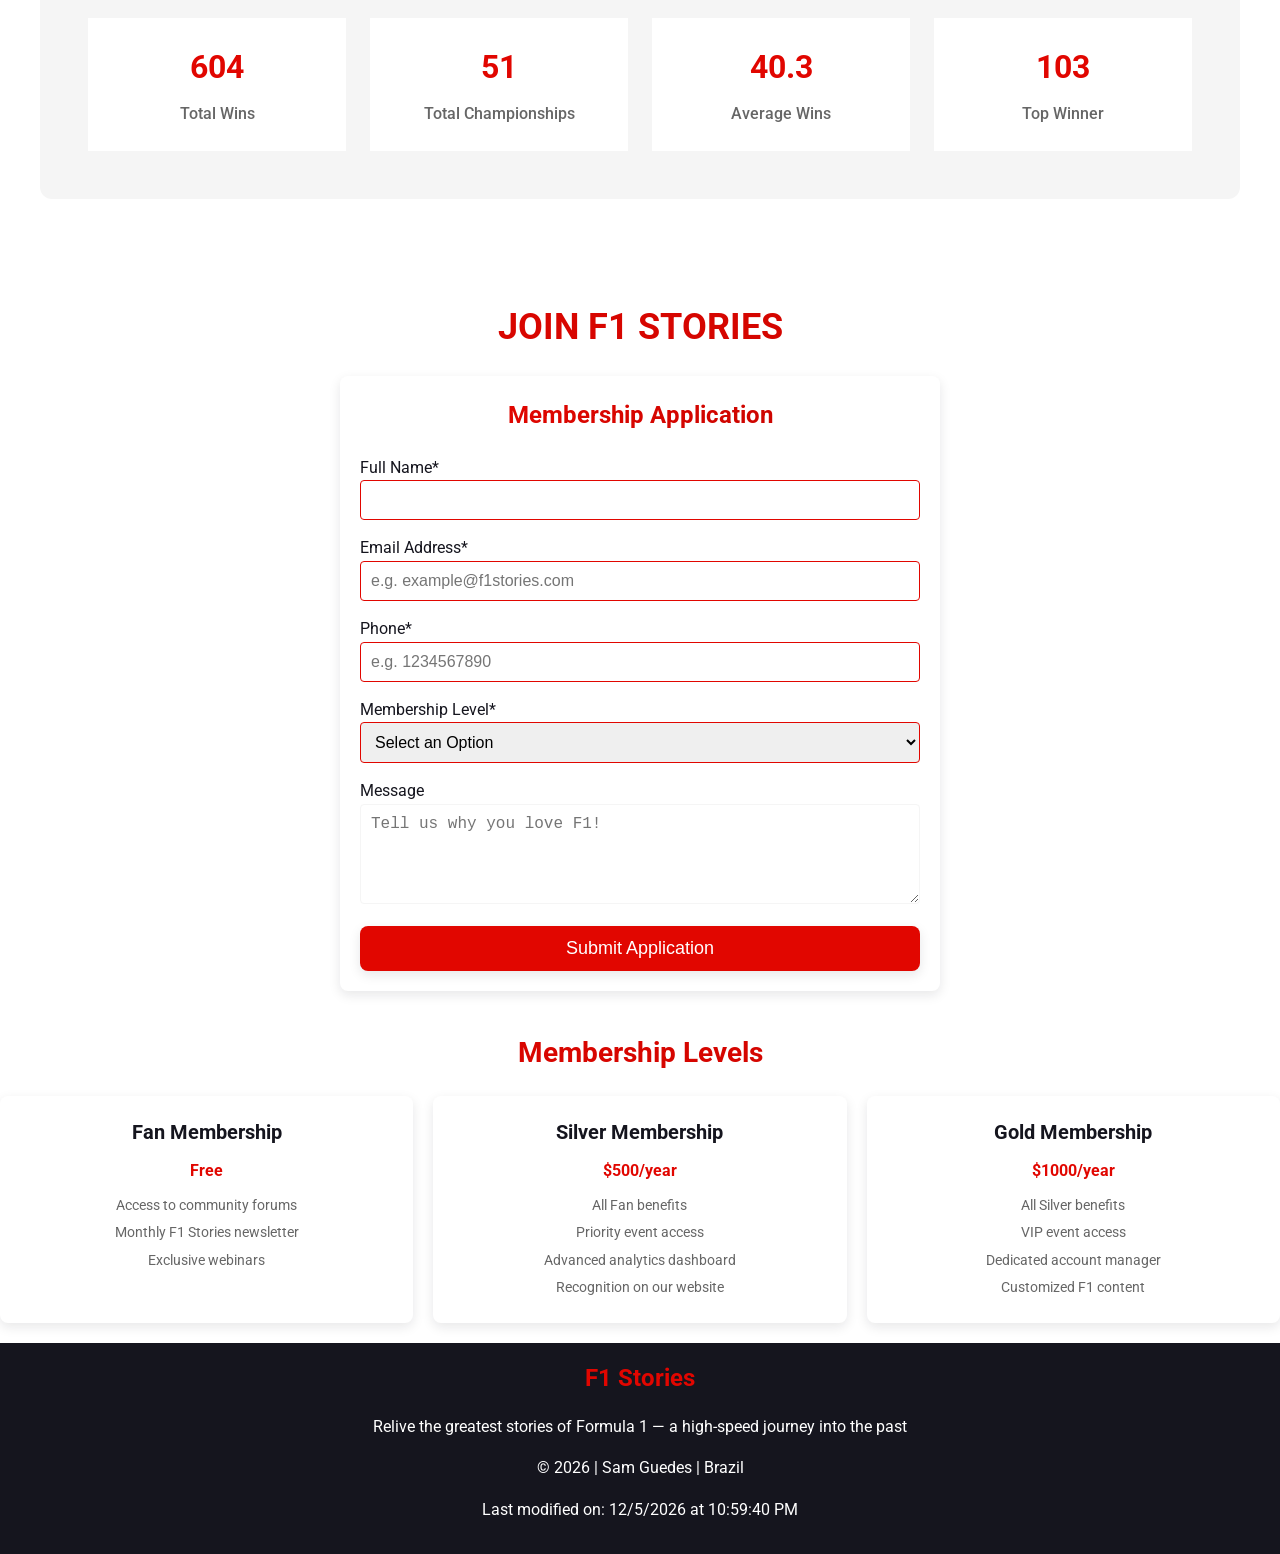
==== commit 00ed6101: "error fixed" ====
--- a/finalproject/index.html
+++ b/finalproject/index.html
@@ -30,8 +30,8 @@
 <body>
     <header>
         <nav class="navbar">
-            <div class="nav-container">
-                <div class="nav-logo">
+            <div class="nav-container flex">
+                <div class="nav-logo flex text-center">
                     <span class="logo-text">F1 Stories</span>
                 </div>
                 <button class="hamburger" aria-label="Toggle navigation menu">
@@ -39,71 +39,47 @@
                     <span></span>
                     <span></span>
                 </button>
-                <div class="nav-links">
-                    <a href="index.html" class="nav-link active">
-                        <span>Origins</span>
-                    </a>
-                    <a href="legends.html" class="nav-link">
-                        <span>Legends</span>
-                    </a>
-                    <a href="evolution.html" class="nav-link">
-                        <span>Evolution</span>
-                    </a>
+                <div class="nav-links flex flex-column text-center">
+                    <a href="index.html" class="nav-link active">Origins</a>
+                    <a href="legends.html" class="nav-link">Legends</a>
+                    <a href="evolution.html" class="nav-link">Evolution</a>
                 </div>
             </div>
         </nav>
     </header>
 
     <main class="main-content">
-        <section class="hero">
+        <section class="hero text-center">
             <div class="hero-content">
                 <h1 class="hero-title">The Origins of Formula 1</h1>
-                <p class="hero-subtitle">
-                    Discover how the world's most thrilling motorsport was born
-                </p>
-                <button class="hero-button" id="heroButton">Explore History</button>
+                <p class="hero-subtitle">Discover how the world's most thrilling motorsport was born</p>
+                <button class="btn hero-button" id="heroButton">Explore History</button>
             </div>
         </section>
 
         <section class="content-section">
             <div class="container">
-                <div class="section-header">
+                <div class="section-header text-center">
                     <h2>The History of Formula 1</h2>
                     <p>From its early beginnings to the global spectacle it is today</p>
                 </div>
 
                 <div class="content-grid">
-                    <div class="content-card">
+                    <div class="card content-card">
                         <h3>The First Steps (1950)</h3>
-                        <p>
-                            Formula 1 was officially born in 1950, but its roots go back to Grand Prix racing in the 1920s and 1930s. 
-                            The first World Championship was held at Silverstone, laying the foundation for what would become 
-                            the greatest show in motorsport.
-                        </p>
+                        <p>Formula 1 was officially born in 1950, but its roots go back to Grand Prix racing in the 1920s and 1930s. The first World Championship was held at Silverstone, laying the foundation for what would become the greatest show in motorsport.</p>
                     </div>
-
-                    <div class="content-card">
+                    <div class="card content-card">
                         <h3>The Golden Era (1960–1980)</h3>
-                        <p>
-                            During these two decades, F1 experienced pure magic. Drivers like Jim Clark, Jackie Stewart, 
-                            and Niki Lauda defined what it meant to be a world champion, while technology evolved rapidly.
-                        </p>
+                        <p>During these two decades, F1 experienced pure magic. Drivers like Jim Clark, Jackie Stewart, and Niki Lauda defined what it meant to be a world champion, while technology evolved rapidly.</p>
                     </div>
-
-                    <div class="content-card">
+                    <div class="card content-card">
                         <h3>Technological Revolution (1980–2000)</h3>
-                        <p>
-                            The introduction of turbo engines, advanced electronic systems, and composite materials 
-                            completely transformed the sport. This era saw the rise of legends like Ayrton Senna and Michael Schumacher.
-                        </p>
+                        <p>The introduction of turbo engines, advanced electronic systems, and composite materials completely transformed the sport. This era saw the rise of legends like Ayrton Senna and Michael Schumacher.</p>
                     </div>
-
-                    <div class="content-card">
+                    <div class="card content-card">
                         <h3>Modern Era (2000–Present)</h3>
-                        <p>
-                            With the arrival of hybrid engines, DRS systems, and advanced telemetry, modern F1 blends 
-                            tradition with innovation, remaining at the forefront of global automotive development.
-                        </p>
+                        <p>With the arrival of hybrid engines, DRS systems, and advanced telemetry, modern F1 blends tradition with innovation, remaining at the forefront of global automotive development.</p>
                     </div>
                 </div>
 
@@ -127,7 +103,7 @@
             <span class="modal-close" id="errorModalClose">&times;</span>
             <h3>Error loading data</h3>
             <p id="errorMessage"></p>
-            <button class="retry-button" id="retryButton">Try Again</button>
+            <button class="btn retry-button" id="retryButton">Try Again</button>
         </div>
     </div>
 
@@ -136,88 +112,78 @@
     </div>
 
     <form id="membershipForm" method="get" action="thankyou.html">
-            <fieldset>
-                <legend>Membership Application</legend>
+        <fieldset>
+            <legend>Membership Application</legend>
+            <label>
+                Full Name*
+                <input type="text" name="fullname" title="Enter your full name" autocomplete="name" pattern="[A-Za-z\s]{2,}" required>
+            </label>
+            <label>
+                Email Address*
+                <input type="email" name="email" title="Enter your email address" autocomplete="email" placeholder="e.g. example@f1stories.com" required>
+            </label>
+            <label>
+                Phone*
+                <input type="tel" name="phone" title="Enter your phone number" autocomplete="tel" pattern="[0-9]{10,15}" placeholder="e.g. 1234567890" required>
+            </label>
+            <label>
+                Membership Level*
+                <select name="membershipLevel" title="Choose your membership level" required>
+                    <option value="" disabled selected>Select an Option</option>
+                    <option value="fan">Fan Membership (Free)</option>
+                    <option value="silver">Silver Membership ($500/year)</option>
+                    <option value="gold">Gold Membership ($1000/year)</option>
+                </select>
+            </label>
+            <label>
+                Message
+                <textarea name="message" title="Enter any additional comments or questions" placeholder="Tell us why you love F1!"></textarea>
+            </label>
+            <input type="hidden" id="formTimestamp" name="formTimestamp" value="">
+        </fieldset>
+        <input type="submit" value="Submit Application" class="btn submit-button">
+    </form>
 
-                <label>
-                    Full Name*
-                    <input type="text" name="fullname" title="Enter your full name" autocomplete="name" pattern="[A-Za-z\s]{2,}" required>
-                </label>
-
-                <label>
-                    Email Address*
-                    <input type="email" name="email" title="Enter your email address" autocomplete="email" placeholder="e.g. example@f1stories.com" required>
-                </label>
-
-                <label>
-                    Phone*
-                    <input type="tel" name="phone" title="Enter your phone number" autocomplete="tel" pattern="[0-9]{10,15}" placeholder="e.g. 1234567890" required>
-                </label>
-
-                <label>
-                    Membership Level*
-                    <select name="membershipLevel" title="Choose your membership level" required>
-                        <option value="" disabled selected>Select an Option</option>
-                        <option value="fan">Fan Membership (Free)</option>
-                        <option value="silver">Silver Membership ($500/year)</option>
-                        <option value="gold">Gold Membership ($1000/year)</option>
-                    </select>
-                </label>
-
-                <label>
-                    Message
-                    <textarea name="message" title="Enter any additional comments or questions" placeholder="Tell us why you love F1!"></textarea>
-                </label>
-
-                <input type="hidden" id="formTimestamp" name="formTimestamp" value="">
-            </fieldset>
-
-            <input type="submit" value="Submit Application" class="submit-button">
-        </form>
-
-        <section class="membership-levels">
-            <h2>Membership Levels</h2>
-            <div class="level-grid">
-                <div class="level-card">
-                    <h3>Fan Membership</h3>
-                    <p>Free</p>
-                    <ul>
-                        <li>Access to community forums</li>
-                        <li>Monthly F1 Stories newsletter</li>
-                        <li>Exclusive webinars</li>
-                    </ul>
-                </div>
-                <div class="level-card">
-                    <h3>Silver Membership</h3>
-                    <p>$500/year</p>
-                    <ul>
-                        <li>All Fan benefits</li>
-                        <li>Priority event access</li>
-                        <li>Advanced analytics dashboard</li>
-                        <li>Recognition on our website</li>
-                    </ul>
-                </div>
-                <div class="level-card">
-                    <h3>Gold Membership</h3>
-                    <p>$1000/year</p>
-                    <ul>
-                        <li>All Silver benefits</li>
-                        <li>VIP event access</li>
-                        <li>Dedicated account manager</li>
-                        <li>Customized F1 content</li>
-                    </ul>
-                </div>
+    <section class="membership-levels">
+        <h2>Membership Levels</h2>
+        <div class="level-grid">
+            <div class="card level-card">
+                <h3>Fan Membership</h3>
+                <p>Free</p>
+                <ul>
+                    <li>Access to community forums</li>
+                    <li>Monthly F1 Stories newsletter</li>
+                    <li>Exclusive webinars</li>
+                </ul>
             </div>
-        </section>
+            <div class="card level-card">
+                <h3>Silver Membership</h3>
+                <p>$500/year</p>
+                <ul>
+                    <li>All Fan benefits</li>
+                    <li>Priority event access</li>
+                    <li>Advanced analytics dashboard</li>
+                    <li>Recognition on our website</li>
+                </ul>
+            </div>
+            <div class="card level-card">
+                <h3>Gold Membership</h3>
+                <p>$1000/year</p>
+                <ul>
+                    <li>All Silver benefits</li>
+                    <li>VIP event access</li>
+                    <li>Dedicated account manager</li>
+                    <li>Customized F1 content</li>
+                </ul>
+            </div>
+        </div>
+    </section>
 
     <footer class="footer">
         <div class="container">
-            <div class="footer-content">
+            <div class="footer-content text-center">
                 <div class="footer-logo">F1 Stories</div>
-                <p class="footer-description">
-                    Relive the greatest stories of Formula 1 — a high-speed journey into the past
-                </p>
-
+                <p class="footer-description">Relive the greatest stories of Formula 1 — a high-speed journey into the past</p>
                 <p>&copy; <span id="currentyear"></span> | Sam Guedes | Brazil</p>
                 <p><span id="lastmodified"></span></p>
             </div>
--- a/finalproject/styles/index.css
+++ b/finalproject/styles/index.css
@@ -5,7 +5,6 @@
 }
 
 :root {
-    /* Cores F1 - Sistema de Design */
     --f1-red: #e10600;
     --f1-black: #15151e;
     --f1-white: #ffffff;
@@ -33,6 +32,18 @@
     background-color: var(--f1-white);
 }
 
+/* Utility Classes */
+.flex { display: flex; }
+.flex-column { flex-direction: column; }
+.flex-row { flex-direction: row; }
+.text-center { text-align: center; }
+.padding-20 { padding: 20px; }
+.padding-32 { padding: 32px; }
+.border-radius-8 { border-radius: 8px; }
+.border-radius-12 { border-radius: 12px; }
+.shadow-card { box-shadow: var(--shadow-card); }
+.transition-smooth { transition: var(--transition-smooth); }
+
 /* Navigation */
 .navbar {
     position: sticky;
@@ -129,13 +140,7 @@
     border-radius: 0;
     text-decoration: none;
     color: var(--f1-gray-medium);
-    transition: var(--transition-smooth);
     font-weight: 500;
-}
-
-.nav-link:hover {
-    background-color: var(--f1-gray-light);
-    color: var(--f1-black);
 }
 
 .nav-link.active {
@@ -154,7 +159,6 @@
     background: var(--gradient-hero);
     color: var(--f1-white);
     padding: 120px 20px;
-    text-align: center;
     position: relative;
     overflow: hidden;
 }
@@ -195,22 +199,35 @@
     opacity: 0.9;
 }
 
+/* Button Base */
+.btn {
+    background: var(--f1-red);
+    color: var(--f1-white);
+    border: none;
+    padding: 12px 24px;
+    border-radius: 8px;
+    cursor: pointer;
+    transition: var(--transition-smooth);
+    box-shadow: var(--shadow-card);
+}
+
 .hero-button {
     background: var(--f1-white);
     color: var(--f1-red);
-    border: none;
     padding: 16px 32px;
     font-size: 1.1rem;
     font-weight: bold;
     border-radius: 50px;
-    cursor: pointer;
-    transition: var(--transition-bounce);
-    box-shadow: var(--shadow-card);
-}
-
-.hero-button:hover {
-    transform: translateY(-2px);
-    box-shadow: var(--shadow-hover);
+}
+
+.submit-button {
+    display: block;
+    width: 100%;
+    font-size: 18px;
+}
+
+.retry-button {
+    margin-top: 16px;
 }
 
 /* Content Section */
@@ -224,7 +241,6 @@
 }
 
 .section-header {
-    text-align: center;
     margin-bottom: 64px;
 }
 
@@ -255,8 +271,8 @@
     gap: 24px;
 }
 
-/* Content Cards */
-.content-card {
+/* Card Base */
+.card {
     background: var(--gradient-card);
     padding: 32px;
     border-radius: 12px;
@@ -264,18 +280,18 @@
     transition: var(--transition-smooth);
 }
 
-.content-card:hover {
-    transform: translateY(-4px);
-    box-shadow: var(--shadow-hover);
-}
-
 .content-card h3 {
     font-size: 1.5rem;
     margin-bottom: 16px;
     color: var(--f1-red);
 }
 
-/* Stats Section */
+.stats-card {
+    background: var(--f1-white);
+    padding: 24px;
+    text-align: center;
+}
+
 .stats-section {
     background: var(--f1-gray-light);
     padding: 48px;
@@ -284,18 +300,9 @@
 }
 
 .stats-section h3 {
-    text-align: center;
     font-size: 2rem;
     margin-bottom: 32px;
     color: var(--f1-black);
-}
-
-.stats-card {
-    background: var(--f1-white);
-    padding: 24px;
-    border-radius: 12px;
-    text-align: center;
-    box-shadow: var(--shadow-card);
 }
 
 .stats-card h4 {
@@ -322,7 +329,7 @@
     backdrop-filter: blur(4px);
 }
 
-.modal.show {
+.modal.active {
     display: flex;
     align-items: center;
     justify-content: center;
@@ -348,10 +355,6 @@
     animation: slideIn 0.3s ease;
 }
 
-.modal-large {
-    max-width: 800px;
-}
-
 @keyframes slideIn {
     from { 
         opacity: 0; 
@@ -371,15 +374,9 @@
     font-weight: bold;
     cursor: pointer;
     color: var(--f1-gray-medium);
-    transition: var(--transition-smooth);
-}
-
-.modal-close:hover {
-    color: var(--f1-red);
 }
 
 .modal-header {
-    display: flex;
     align-items: center;
     gap: 16px;
     margin-bottom: 24px;
@@ -392,7 +389,6 @@
     height: 80px;
     border-radius: 50%;
     background: var(--f1-gray-light);
-    display: flex;
     align-items: center;
     justify-content: center;
     font-size: 2rem;
@@ -415,19 +411,68 @@
     margin: 24px 0;
 }
 
-.retry-button {
-    background: var(--f1-red);
-    color: var(--f1-white);
-    border: none;
-    padding: 12px 24px;
+.card-image {
+    max-width: 100%;
     border-radius: 8px;
-    cursor: pointer;
-    margin-top: 16px;
-    transition: var(--transition-smooth);
-}
-
-.retry-button:hover {
-    background: #cc0500;
+}
+
+.card-content {
+    padding: 16px;
+}
+
+.card-title {
+    font-size: 1.5rem;
+    margin-bottom: 8px;
+}
+
+.card-subtitle {
+    font-size: 1rem;
+    color: var(--f1-gray-medium);
+}
+
+.card-stats {
+    display: grid;
+    grid-template-columns: repeat(auto-fit, minmax(80px, 1fr));
+    gap: 8px;
+    margin-top: 12px;
+}
+
+.stat {
+    text-align: center;
+}
+
+.stat-value {
+    font-size: 1.5rem;
+    font-weight: bold;
+    color: var(--f1-red);
+}
+
+.stat-label {
+    font-size: 0.9rem;
+    color: var(--f1-gray-medium);
+}
+
+.timeline-item {
+    display: flex;
+    gap: 16px;
+    padding: 16px;
+    border-left: 4px solid var(--f1-red);
+    margin-bottom: 16px;
+}
+
+.timeline-year {
+    font-size: 1.5rem;
+    font-weight: bold;
+    color: var(--f1-red);
+}
+
+.timeline-content {
+    flex: 1;
+}
+
+.timeline-title {
+    font-size: 1.25rem;
+    margin-bottom: 8px;
 }
 
 /* Loading Spinner */
@@ -446,17 +491,7 @@
     100% { transform: rotate(360deg); }
 }
 
-.text h3{
-    font-size: 36px;
-    text-align: center;
-    margin-bottom: 20px;
-    text-transform: uppercase;
-    background: var(--gradient-hero);
-    -webkit-background-clip: text;
-    -webkit-text-fill-color: transparent;
-    background-clip: text;
-}
-
+/* Form */
 form {
     background: var(--f1-white);
     padding: 20px;
@@ -532,23 +567,15 @@
     border-color: var(--f1-red);
 }
 
-.submit-button {
-    display: block;
-    width: 100%;
-    padding: 12px;
-    background: var(--f1-red);
-    color: var(--f1-white);
-    border: none;
-    border-radius: 4px;
-    font-size: 18px;
-    cursor: pointer;
-    margin-top: 20px;
-    transition: var(--transition-smooth);
-}
-
-.submit-button:hover {
-    background: #cc0500;
-    box-shadow: var(--shadow-hover);
+.text h3 {
+    font-size: 36px;
+    text-align: center;
+    margin-bottom: 20px;
+    text-transform: uppercase;
+    background: var(--gradient-hero);
+    -webkit-background-clip: text;
+    -webkit-text-fill-color: transparent;
+    background-clip: text;
 }
 
 .membership-levels {
@@ -582,14 +609,6 @@
     animation: slideUp 0.8s ease-out forwards;
 }
 
-.level-card:nth-child(2) {
-    animation-delay: 0.2s;
-}
-
-.level-card:nth-child(3) {
-    animation-delay: 0.4s;
-}
-
 .level-card h3 {
     font-size: 20px;
     color: var(--f1-black);
@@ -612,51 +631,6 @@
     font-size: 14px;
     color: var(--f1-gray-medium);
     margin-bottom: 5px;
-}
-
-.submission-details {
-    max-width: 600px;
-    margin: 0 auto;
-    background: var(--f1-white);
-    padding: 20px;
-    border-radius: 8px;
-    box-shadow: var(--shadow-card);
-}
-
-.submission-details h2 {
-    font-size: 24px;
-    margin-bottom: 20px;
-    text-align: center;
-    background: var(--gradient-hero);
-    -webkit-background-clip: text;
-    -webkit-text-fill-color: transparent;
-    background-clip: text;
-}
-
-.submission-details p {
-    font-size: 16px;
-    color: var(--f1-gray-medium);
-    margin-bottom: 10px;
-}
-
-.submission-details p strong {
-    color: var(--f1-black);
-}
-
-.back-button {
-    display: inline-block;
-    padding: 10px 20px;
-    background: var(--f1-red);
-    color: var(--f1-white);
-    text-decoration: none;
-    border-radius: 4px;
-    margin-top: 20px;
-    transition: var(--transition-smooth);
-}
-
-.back-button:hover {
-    background: #cc0500;
-    box-shadow: var(--shadow-hover);
 }
 
 @keyframes slideUp {
@@ -689,30 +663,8 @@
     margin-bottom: 1rem;
 }
 
-.footer-nav {
-    display: flex;
-    justify-content: center;
-    gap: 2rem;
-}
-
-.footer-nav a {
-    color: var(--f1-white);
-    text-decoration: none;
-    font-size: 0.875rem;
-    transition: color 0.3s ease;
-}
-
-.footer-nav a:hover {
-    color: var(--f1-red);
-}
-
 .footer-content p {
     color: var(--f1-white);
     margin-bottom: 1rem;
     margin-top: 15px;
-}
-
-/* Utility Classes */
-.text-center { text-align: center; }
-.hidden { display: none; }
-.visible { display: block; }+}
--- a/finalproject/styles/index-large.css
+++ b/finalproject/styles/index-large.css
@@ -1,55 +1,50 @@
-@media  screen and (min-width:720px) {
-    /* Navigation */
-.hamburger {
-    display: none;
-}
+@media screen and (min-width: 720px) {
+    .hamburger {
+        display: none;
+    }
 
-.nav-links {
-    display: flex;
-    position: static;
-    width: auto;
-    background: none;
-    flex-direction: row;
-    align-items: center;
-    padding: 0;
-    box-shadow: none;
-}
+    .nav-links {
+        display: flex;
+        position: static;
+        width: auto;
+        background: none;
+        flex-direction: row;
+        align-items: center;
+        padding: 0;
+        box-shadow: none;
+    }
 
-.nav-link {
-    width: auto;
-    text-align: left;
-    padding: 8px 16px;
-    border-radius: 8px;
-}
+    .nav-link {
+        width: auto;
+        text-align: left;
+        padding: 8px 16px;
+        border-radius: 8px;
+    }
 
-/* Hero Section */
-.hero {
-    padding: 150px 40px;
-}
+    .hero {
+        padding: 150px 40px;
+    }
 
-.hero-title {
-    font-size: 3.5rem;
-}
+    .hero-title {
+        font-size: 3.5rem;
+    }
 
-/* Content Section */
-.content-section {
-    padding: 100px 40px;
-}
+    .content-section {
+        padding: 100px 40px;
+    }
 
-/* Grid Layouts */
-.content-grid {
-    grid-template-columns: repeat(auto-fit, minmax(300px, 1fr));
-    gap: 32px;
-}
+    .content-grid {
+        grid-template-columns: repeat(auto-fit, minmax(300px, 1fr));
+        gap: 32px;
+    }
 
-.stats-grid {
-    grid-template-columns: repeat(auto-fit, minmax(200px, 1fr));
-}
+    .stats-grid {
+        grid-template-columns: repeat(auto-fit, minmax(200px, 1fr));
+    }
 
-/* Modal */
-.modal-content {
-    max-width: 500px;
-    width: 90%;
-    margin: 0;
-}
+    .modal-content {
+        max-width: 500px;
+        width: 90%;
+        margin: 0;
+    }
 }
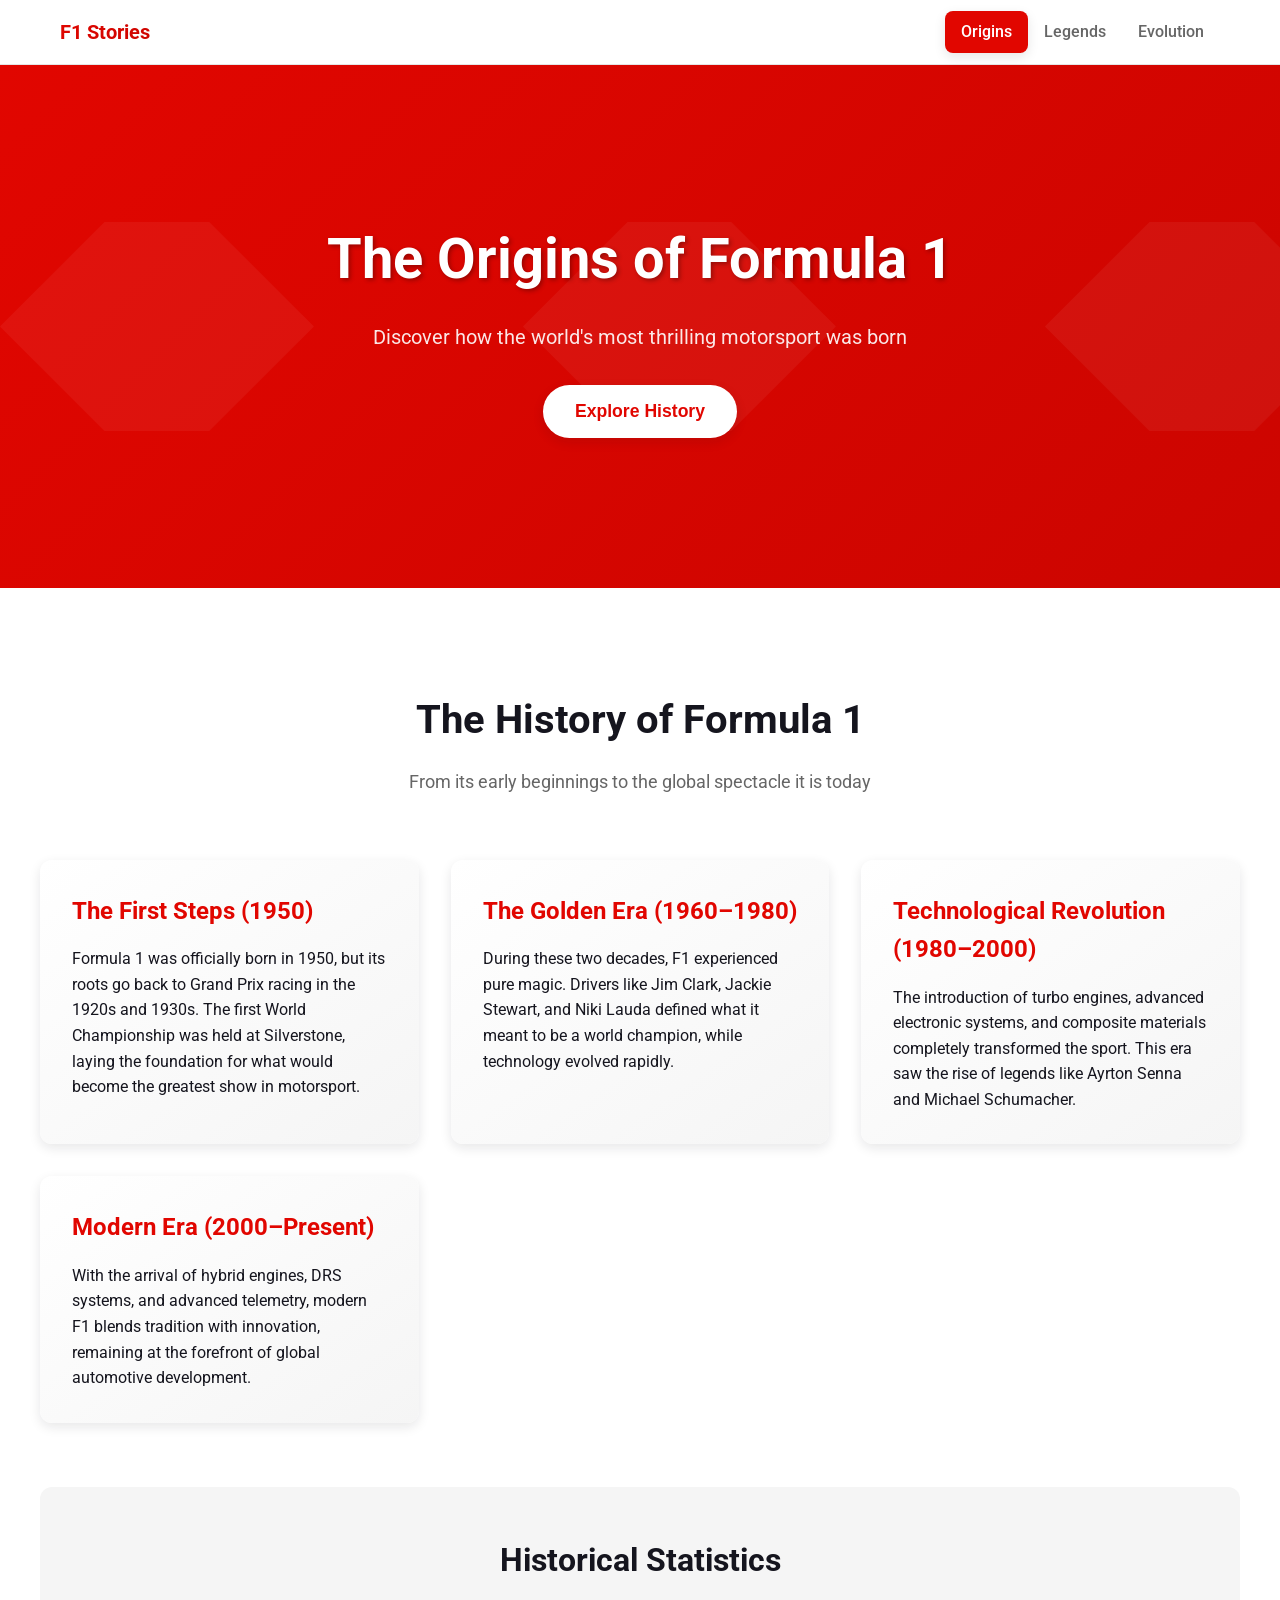
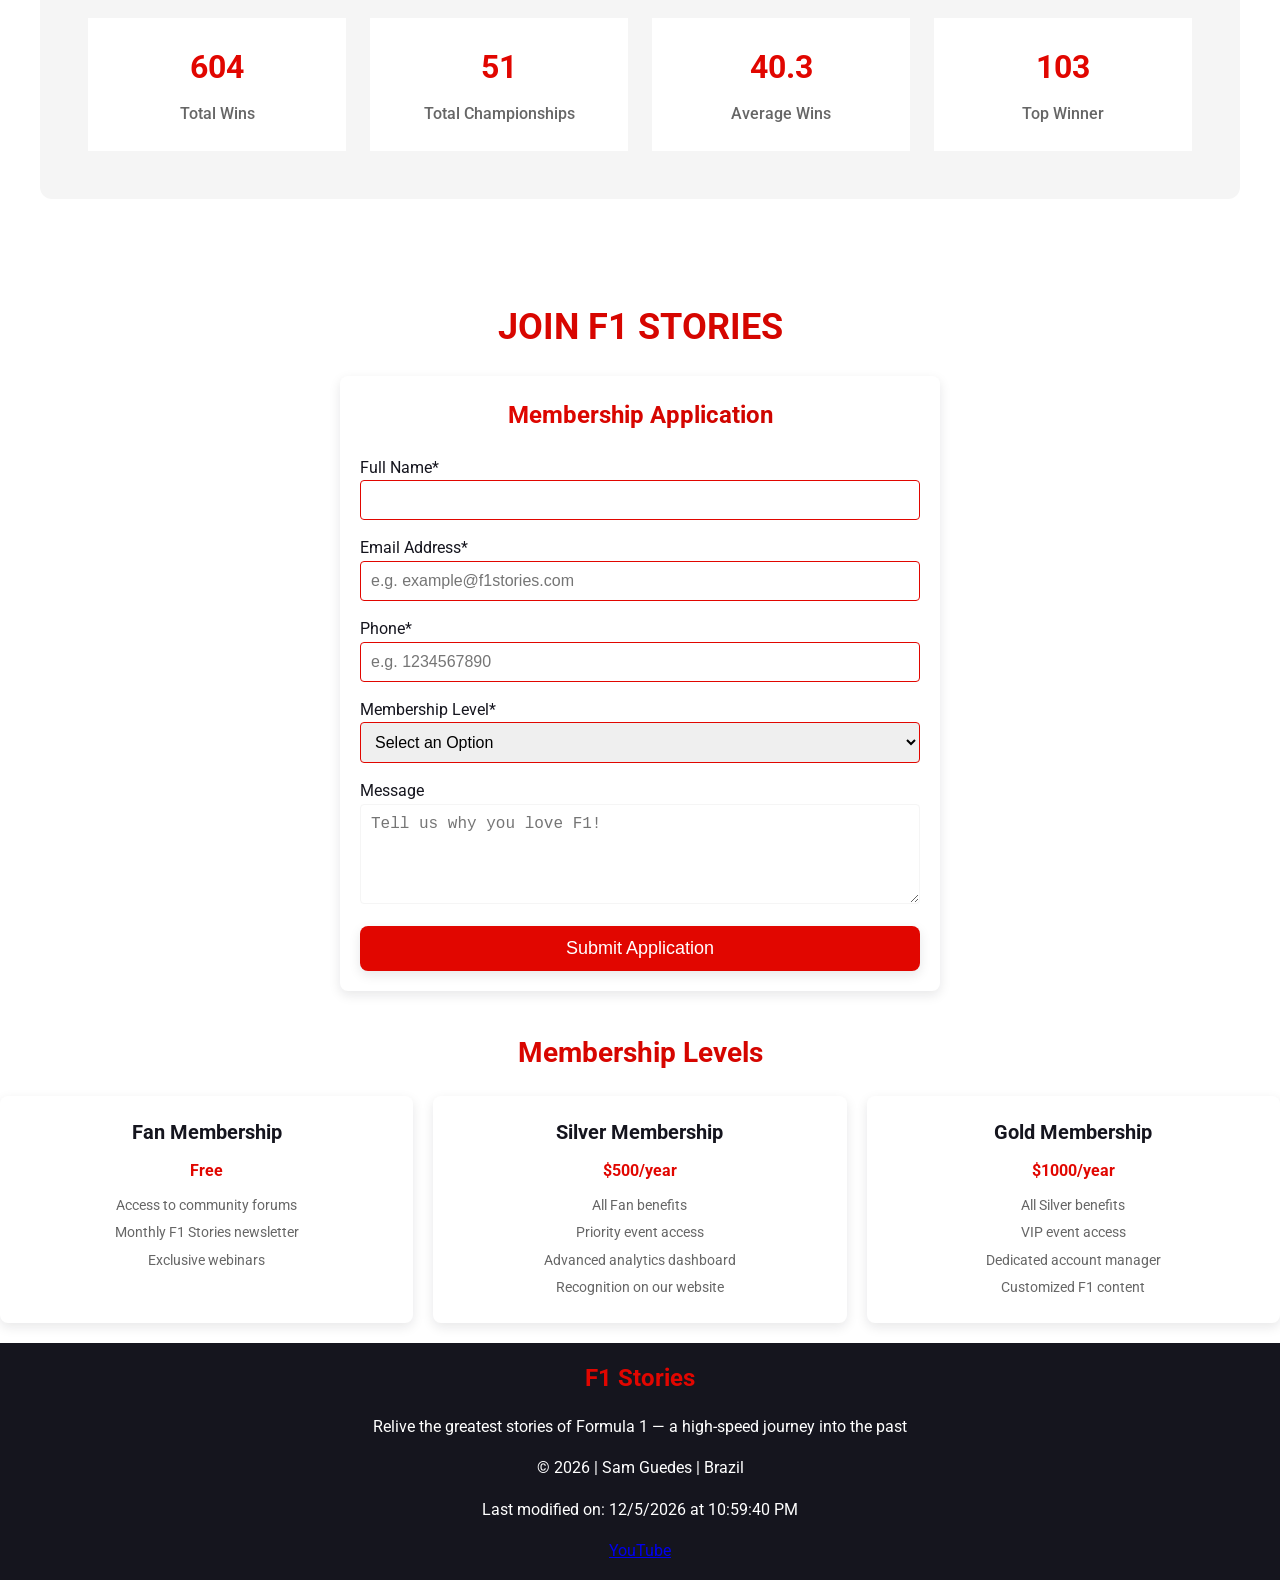
==== commit 404bc508: "file update" ====
--- a/finalproject/index.html
+++ b/finalproject/index.html
@@ -12,6 +12,8 @@
     <link rel="icon" href="favicon-v2.ico">
     <link rel="stylesheet" href="styles/index.css">
     <link rel="stylesheet" href="styles/index-large.css">
+    <link rel="stylesheet" href="styles/navigation.css">
+    <link rel="stylesheet" href="styles/navigation-large.css">
 
     <link rel="preconnect" href="https://fonts.googleapis.com">
     <link rel="preconnect" href="https://fonts.gstatic.com" crossorigin>
@@ -186,6 +188,7 @@
                 <p class="footer-description">Relive the greatest stories of Formula 1 — a high-speed journey into the past</p>
                 <p>&copy; <span id="currentyear"></span> | Sam Guedes | Brazil</p>
                 <p><span id="lastmodified"></span></p>
+                <a href="https://youtu.be/XJPQNPqr8YE" target="_blank">YouTube</a>
             </div>
         </div>
     </footer>
--- a/finalproject/styles/index.css
+++ b/finalproject/styles/index.css
@@ -44,110 +44,7 @@
 .shadow-card { box-shadow: var(--shadow-card); }
 .transition-smooth { transition: var(--transition-smooth); }
 
-/* Navigation */
-.navbar {
-    position: sticky;
-    top: 0;
-    z-index: 40;
-    width: 100%;
-    border-bottom: 1px solid #e5e5e5;
-    background: rgba(255, 255, 255, 0.95);
-    backdrop-filter: blur(10px);
-}
-
-.nav-container {
-    max-width: 1200px;
-    margin: 0 auto;
-    display: flex;
-    align-items: center;
-    justify-content: space-between;
-    height: 64px;
-    padding: 0 20px;
-}
-
-.nav-logo {
-    display: flex;
-    align-items: center;
-    text-decoration: none;
-}
-
-.logo-text {
-    font-size: 20px;
-    font-weight: bold;
-    background: var(--gradient-hero);
-    -webkit-background-clip: text;
-    -webkit-text-fill-color: transparent;
-    background-clip: text;
-}
-
-.hamburger {
-    display: flex;
-    flex-direction: column;
-    justify-content: space-around;
-    width: 30px;
-    height: 24px;
-    background: transparent;
-    border: none;
-    cursor: pointer;
-    padding: 0;
-    z-index: 50;
-}
-
-.hamburger span {
-    width: 100%;
-    height: 3px;
-    background: var(--f1-black);
-    border-radius: 2px;
-    transition: var(--transition-smooth);
-}
-
-.hamburger.active span:nth-child(1) {
-    transform: rotate(45deg) translate(5px, 5px);
-}
-
-.hamburger.active span:nth-child(2) {
-    opacity: 0;
-}
-
-.hamburger.active span:nth-child(3) {
-    transform: rotate(-45deg) translate(7px, -7px);
-}
-
-.nav-links {
-    display: none;
-    position: absolute;
-    top: 64px;
-    left: 0;
-    width: 100%;
-    background: var(--f1-white);
-    flex-direction: column;
-    align-items: center;
-    padding: 20px 0;
-    box-shadow: 0 4px 8px rgba(0, 0, 0, 0.1);
-}
-
-.nav-links.active {
-    display: flex;
-}
-
-.nav-link {
-    display: flex;
-    align-items: center;
-    gap: 8px;
-    padding: 12px;
-    width: 100%;
-    text-align: center;
-    border-radius: 0;
-    text-decoration: none;
-    color: var(--f1-gray-medium);
-    font-weight: 500;
-}
-
-.nav-link.active {
-    background-color: var(--f1-red);
-    color: var(--f1-white);
-    box-shadow: var(--shadow-card);
-}
+
 
 /* Main Content */
 .main-content {
--- a/finalproject/styles/index-large.css
+++ b/finalproject/styles/index-large.css
@@ -1,25 +1,4 @@
 @media screen and (min-width: 720px) {
-    .hamburger {
-        display: none;
-    }
-
-    .nav-links {
-        display: flex;
-        position: static;
-        width: auto;
-        background: none;
-        flex-direction: row;
-        align-items: center;
-        padding: 0;
-        box-shadow: none;
-    }
-
-    .nav-link {
-        width: auto;
-        text-align: left;
-        padding: 8px 16px;
-        border-radius: 8px;
-    }
 
     .hero {
         padding: 150px 40px;
@@ -47,4 +26,7 @@
         width: 90%;
         margin: 0;
     }
+    .stats-section{
+        text-align: center;
+    }
 }
--- a/finalproject/styles/navigation.css
+++ b/finalproject/styles/navigation.css
@@ -0,0 +1,103 @@
+.navbar {
+    position: sticky;
+    top: 0;
+    z-index: 40;
+    width: 100%;
+    border-bottom: 1px solid #e5e5e5;
+    background: rgba(255, 255, 255, 0.95);
+    backdrop-filter: blur(10px);
+}
+
+.nav-container {
+    max-width: 1200px;
+    margin: 0 auto;
+    display: flex;
+    align-items: center;
+    justify-content: space-between;
+    height: 64px;
+    padding: 0 20px;
+}
+
+.nav-logo {
+    display: flex;
+    align-items: center;
+    text-decoration: none;
+}
+
+.logo-text {
+    font-size: 20px;
+    font-weight: bold;
+    background: var(--gradient-hero);
+    -webkit-background-clip: text;
+    -webkit-text-fill-color: transparent;
+    background-clip: text;
+}
+
+.hamburger {
+    display: flex;
+    flex-direction: column;
+    justify-content: space-around;
+    width: 30px;
+    height: 24px;
+    background: transparent;
+    border: none;
+    cursor: pointer;
+    padding: 0;
+    z-index: 50;
+}
+
+.hamburger span {
+    width: 100%;
+    height: 3px;
+    background: var(--f1-black);
+    border-radius: 2px;
+    transition: var(--transition-smooth);
+}
+
+.hamburger.active span:nth-child(1) {
+    transform: rotate(45deg) translate(5px, 5px);
+}
+
+.hamburger.active span:nth-child(2) {
+    opacity: 0;
+}
+
+.hamburger.active span:nth-child(3) {
+    transform: rotate(-45deg) translate(7px, -7px);
+}
+
+.nav-links {
+    display: none;
+    position: absolute;
+    top: 64px;
+    left: 0;
+    width: 100%;
+    background: var(--f1-white);
+    flex-direction: column;
+    align-items: center;
+    padding: 20px 0;
+    box-shadow: 0 4px 8px rgba(0, 0, 0, 0.1);
+}
+
+.nav-links.active {
+    display: flex;
+}
+
+.nav-link {
+    display: flex;
+    align-items: center;
+    gap: 8px;
+    padding: 12px;
+    width: 100%;
+    text-align: center;
+    border-radius: 0;
+    text-decoration: none;
+    color: var(--f1-gray-medium);
+    font-weight: 500;
+}
+
+.nav-link.active {
+    background-color: var(--f1-red);
+    color: var(--f1-white);
+    box-shadow: var(--shadow-card);
+}
--- a/finalproject/styles/navigation-large.css
+++ b/finalproject/styles/navigation-large.css
@@ -0,0 +1,23 @@
+@media screen and (min-width:720px) {
+    .hamburger {
+        display: none;
+    }
+
+    .nav-links {
+        display: flex;
+        position: static;
+        width: auto;
+        background: none;
+        flex-direction: row;
+        align-items: center;
+        padding: 0;
+        box-shadow: none;
+    }
+
+    .nav-link {
+        width: auto;
+        text-align: left;
+        padding: 8px 16px;
+        border-radius: 8px;
+    }
+}
